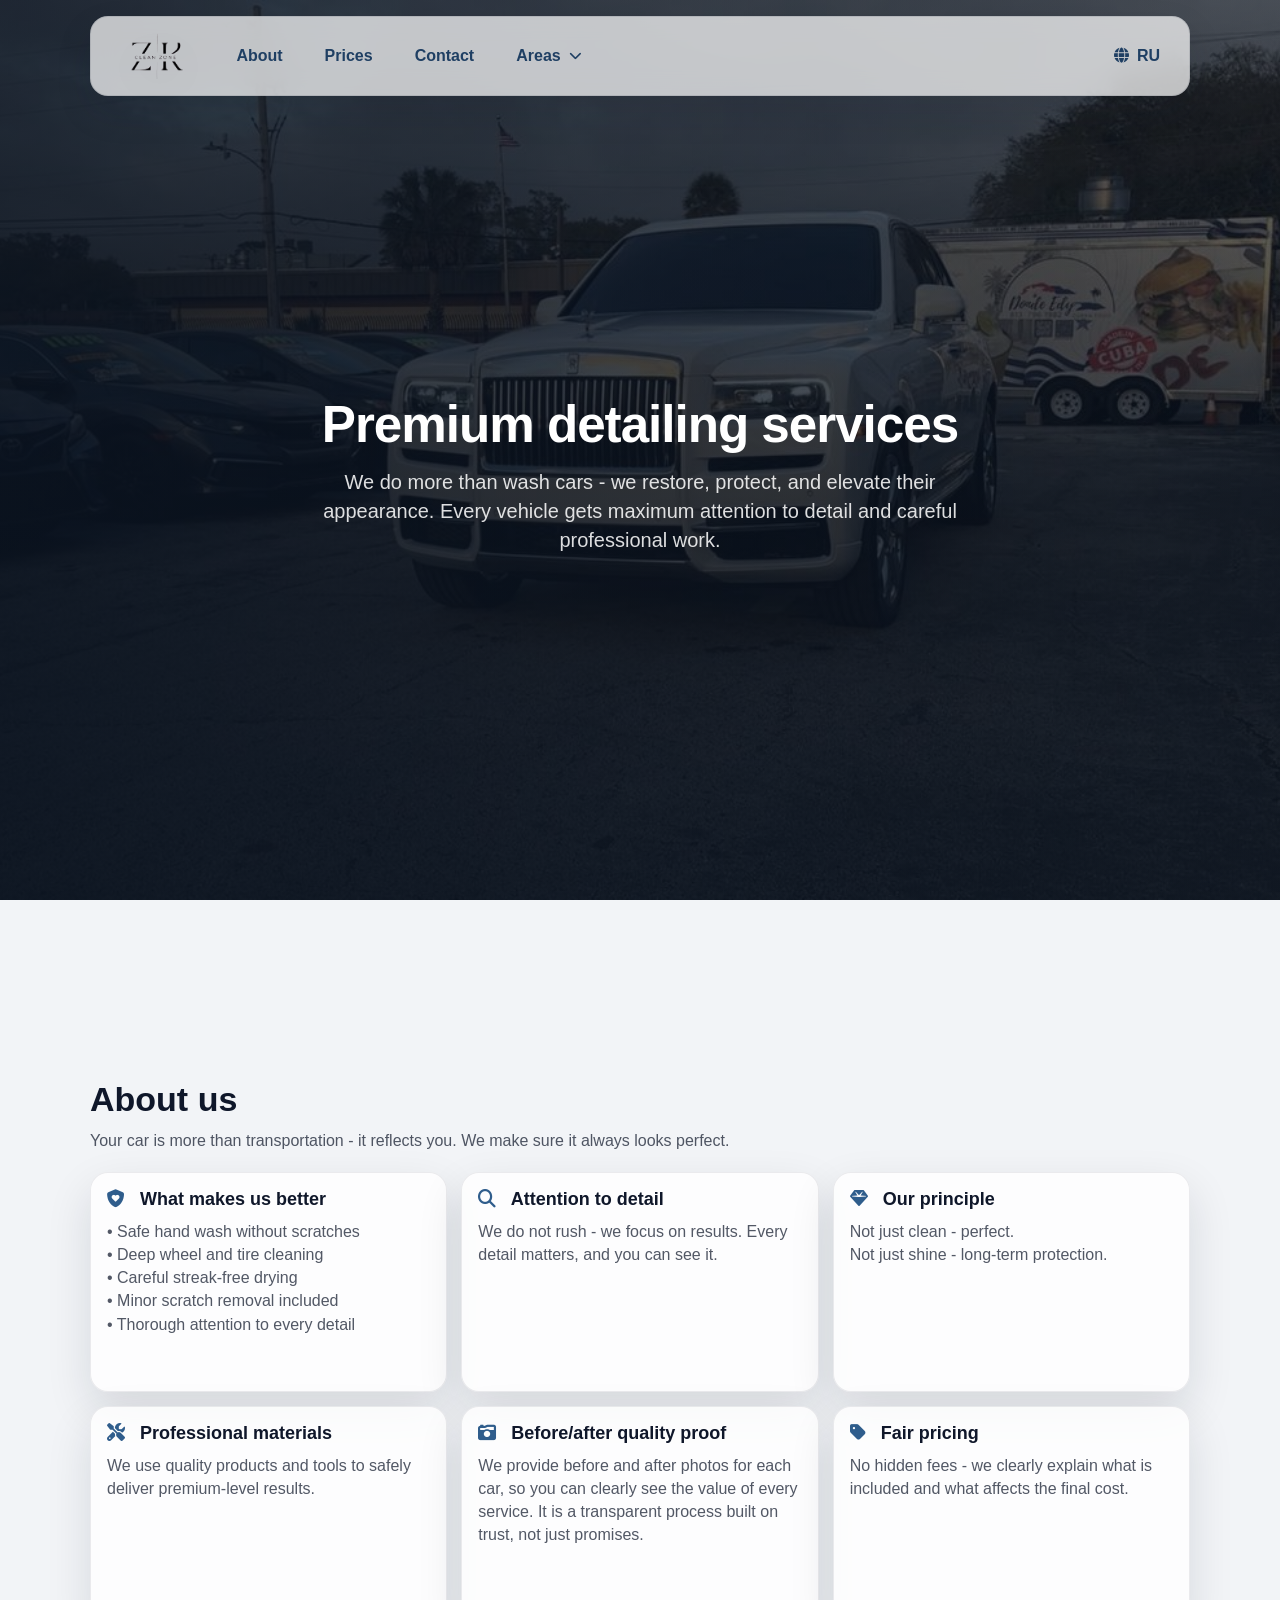
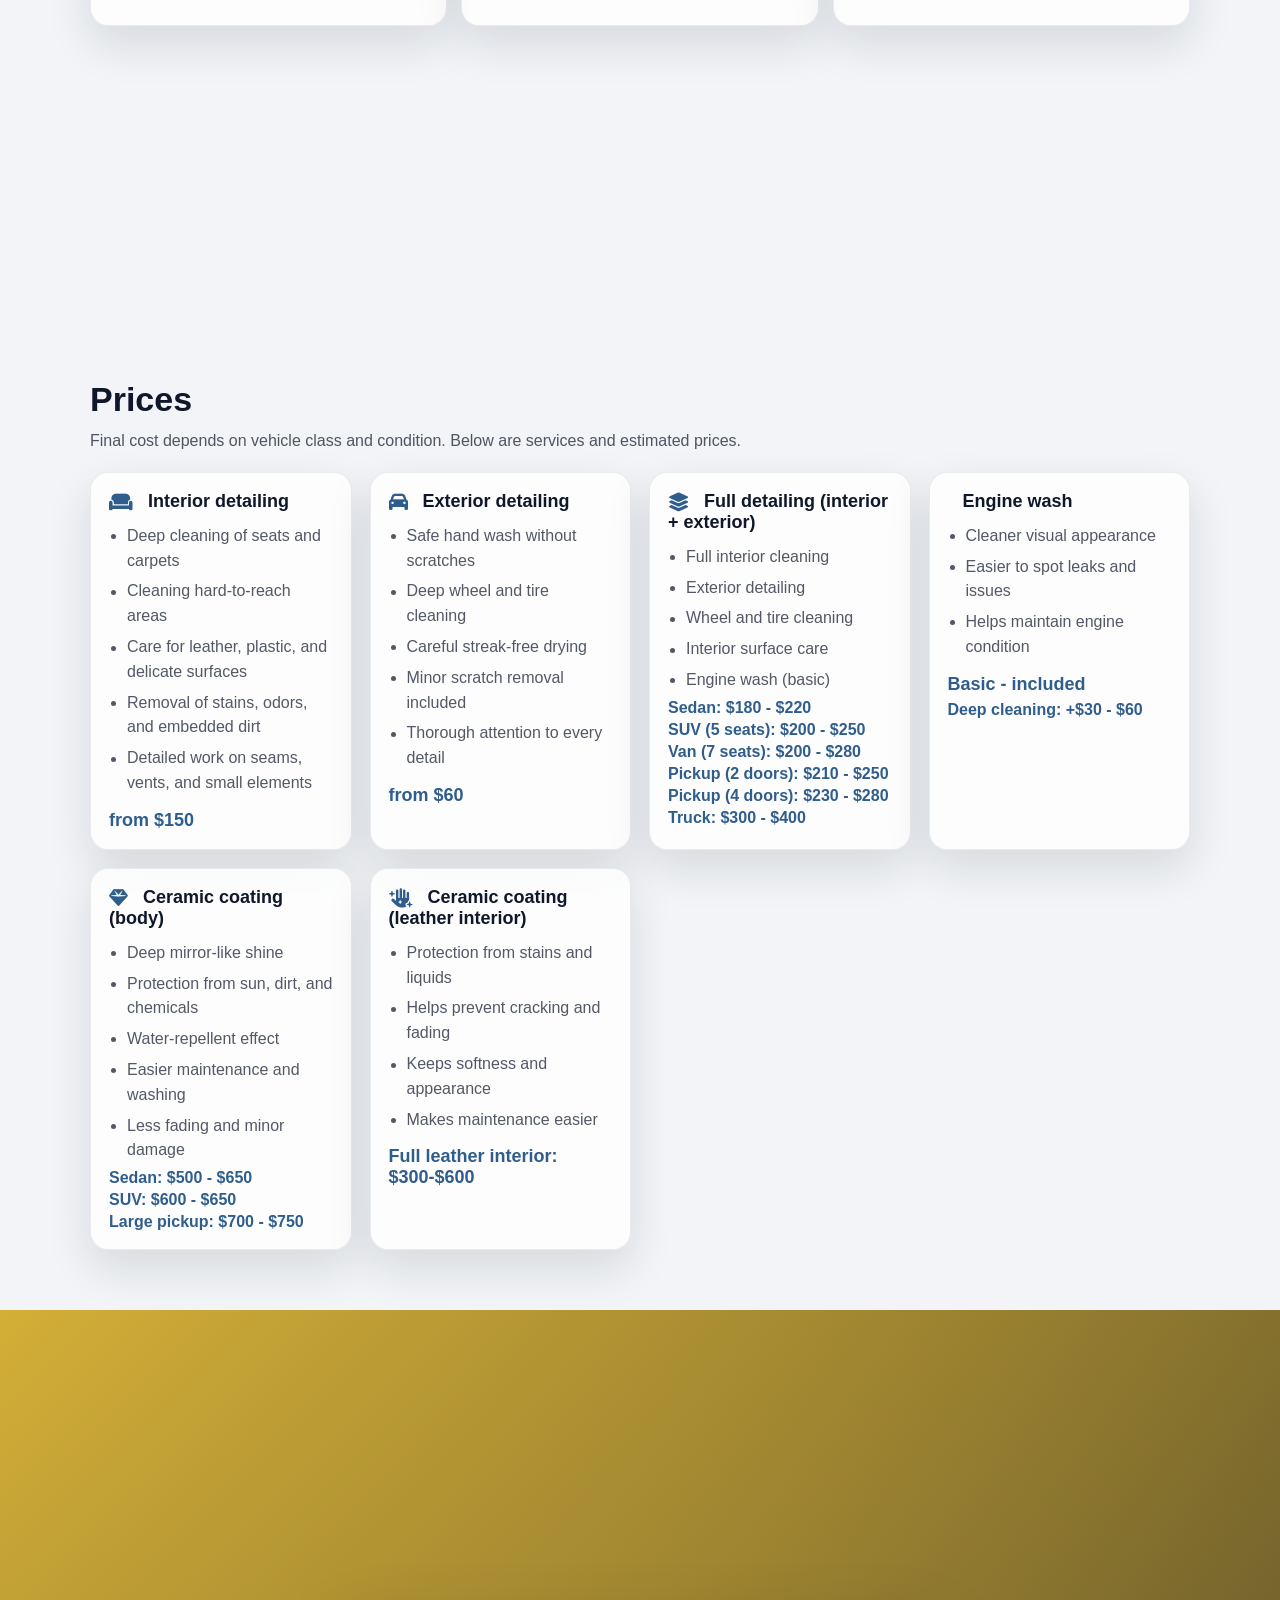
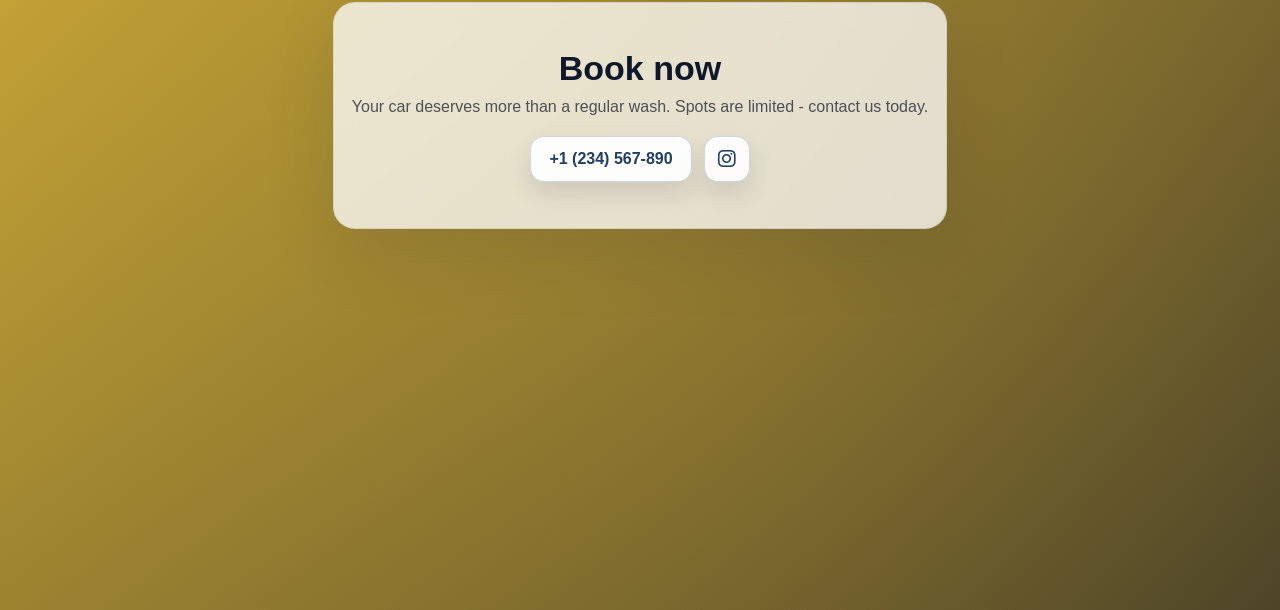
==== index-en.html @ 3b633653 "v1.0" ====
<!DOCTYPE html>
<html lang="en">
<head>
  <meta charset="UTF-8">
  <meta name="viewport" content="width=device-width, initial-scale=1.0">
  <title>Premium Detailing</title>
  <meta name="theme-color" media="(prefers-color-scheme: light)" content="#1f3f63">
  <meta name="theme-color" media="(prefers-color-scheme: dark)" content="#0b1220">
  <link rel="stylesheet" href="https://cdnjs.cloudflare.com/ajax/libs/font-awesome/6.5.1/css/all.min.css">
  <link rel="stylesheet" href="./style.css">
  <script src="./scripts.js" type="module" defer></script>
</head>
<body>
  <header class="header">
    <div class="nav" role="navigation" aria-label="Main menu">
      <a class="brand" href="#" aria-label="Clean Zone">
        <img class="brand-logo" src="./img/logo.png" alt="Clean Zone">
      </a>
      <a class="nav-link" href="#about">About</a>
      <a class="nav-link" href="#prices">Prices</a>
      <a class="nav-link" href="#contact">Contact</a>
      <div class="nav-item">
        <button type="button" class="nav-btn" aria-haspopup="true" aria-expanded="false">
          Areas
          <i class="fa-solid fa-chevron-down"></i>
        </button>
        <div class="dropdown" role="region" aria-label="Service areas">
          Area 1<br>
          Area 2<br>
          Area 3<br>
          Area 4<br>
          Area 5<br>
          Area 6<br>
          Area 7
        </div>
      </div>
      <a class="nav-link lang-switch nav-spacer" href="./index.HTML" aria-label="Switch to Russian">
        <i class="fa-solid fa-globe"></i>
        RU
      </a>
    </div>
  </header>

  <section class="hero">
    <div class="hero-overlay"></div>

    <div class="hero-content">
      <h1>Premium detailing services</h1>
      <p>
        We do more than wash cars - we restore, protect, and elevate their appearance.
        Every vehicle gets maximum attention to detail and careful professional work.
      </p>
    </div>
  </section>

  <section id="about" class="section section-alt">
    <div class="container">
      <h2>About us</h2>
      <p class="lead">
        Your car is more than transportation - it reflects you.
        We make sure it always looks perfect.
      </p>

      <div class="features">
        <div class="feature">
          <h3><i class="fa-solid fa-shield-heart"></i> What makes us better</h3>
          <p>
            • Safe hand wash without scratches<br>
            • Deep wheel and tire cleaning<br>
            • Careful streak-free drying<br>
            • Minor scratch removal included<br>
            • Thorough attention to every detail
          </p>
        </div>
        <div class="feature">
          <h3><i class="fa-solid fa-magnifying-glass"></i> Attention to detail</h3>
          <p>We do not rush - we focus on results. Every detail matters, and you can see it.</p>
        </div>
        <div class="feature">
          <h3><i class="fa-solid fa-gem"></i> Our principle</h3>
          <p>
            Not just clean - perfect.<br>
            Not just shine - long-term protection.
          </p>
        </div>
        <div class="feature">
          <h3><i class="fa-solid fa-screwdriver-wrench"></i> Professional materials</h3>
          <p>We use quality products and tools to safely deliver premium-level results.</p>
        </div>
        <div class="feature">
          <h3><i class="fa-solid fa-camera-retro"></i> Before/after quality proof</h3>
          <p>
            We provide before and after photos for each car, so you can clearly see the value of every service.
            It is a transparent process built on trust, not just promises.
          </p>
        </div>
        <div class="feature">
          <h3><i class="fa-solid fa-tag"></i> Fair pricing</h3>
          <p>No hidden fees - we clearly explain what is included and what affects the final cost.</p>
        </div>
      </div>
    </div>
  </section>

  <section id="prices" class="section">
    <div class="container prices-head">
      <h2>Prices</h2>
      <p class="lead">
        Final cost depends on vehicle class and condition. Below are services and estimated prices.
      </p>
    </div>
    <div class="cards">
      <div class="card">
        <h3><i class="fa-solid fa-couch"></i> Interior detailing</h3>
        <ul class="card-list">
          <li>Deep cleaning of seats and carpets</li>
          <li>Cleaning hard-to-reach areas</li>
          <li>Care for leather, plastic, and delicate surfaces</li>
          <li>Removal of stains, odors, and embedded dirt</li>
          <li>Detailed work on seams, vents, and small elements</li>
        </ul>
        <div class="price">from $150</div>
      </div>

      <div class="card">
        <h3><i class="fa-solid fa-car"></i> Exterior detailing</h3>
        <ul class="card-list">
          <li>Safe hand wash without scratches</li>
          <li>Deep wheel and tire cleaning</li>
          <li>Careful streak-free drying</li>
          <li>Minor scratch removal included</li>
          <li>Thorough attention to every detail</li>
        </ul>
        <div class="price">from $60</div>
      </div>

      <div class="card">
        <h3><i class="fa-solid fa-layer-group"></i> Full detailing (interior + exterior)</h3>
        <ul class="card-list">
          <li>Full interior cleaning</li>
          <li>Exterior detailing</li>
          <li>Wheel and tire cleaning</li>
          <li>Interior surface care</li>
          <li>Engine wash (basic)</li>
        </ul>
        <div class="price-sub">Sedan: $180 - $220</div>
        <div class="price-sub">SUV (5 seats): $200 - $250</div>
        <div class="price-sub">Van (7 seats): $200 - $280</div>
        <div class="price-sub">Pickup (2 doors): $210 - $250</div>
        <div class="price-sub">Pickup (4 doors): $230 - $280</div>
        <div class="price-sub">Truck: $300 - $400</div>
      </div>

      <div class="card">
        <h3><i class="fa-solid fa-engine"></i> Engine wash</h3>
        <ul class="card-list">
          <li>Cleaner visual appearance</li>
          <li>Easier to spot leaks and issues</li>
          <li>Helps maintain engine condition</li>
        </ul>
        <div class="price">Basic - included</div>
        <div class="price-sub">Deep cleaning: +$30 - $60</div>
      </div>

      <div class="card">
        <h3><i class="fa-solid fa-gem"></i> Ceramic coating (body)</h3>
        <ul class="card-list">
          <li>Deep mirror-like shine</li>
          <li>Protection from sun, dirt, and chemicals</li>
          <li>Water-repellent effect</li>
          <li>Easier maintenance and washing</li>
          <li>Less fading and minor damage</li>
        </ul>
        <div class="price-sub">Sedan: $500 - $650</div>
        <div class="price-sub">SUV: $600 - $650</div>
        <div class="price-sub">Large pickup: $700 - $750</div>
      </div>

      <div class="card">
        <h3><i class="fa-solid fa-hand-sparkles"></i> Ceramic coating (leather interior)</h3>
        <ul class="card-list">
          <li>Protection from stains and liquids</li>
          <li>Helps prevent cracking and fading</li>
          <li>Keeps softness and appearance</li>
          <li>Makes maintenance easier</li>
        </ul>
        <div class="price">Full leather interior: $300-$600</div>
      </div>
    </div>
  </section>

  <section id="contact" class="cta">
    <div class="cta-inner">
      <h2>Book now</h2>
      <p>Your car deserves more than a regular wash. Spots are limited - contact us today.</p>
      <div class="contact-links">
        <a class="contact-link" href="tel:+1234567890">+1 (234) 567-890</a>
        <a class="contact-link social-link" href="https://instagram.com" target="_blank" rel="noopener noreferrer" aria-label="Instagram">
          <i class="fa-brands fa-instagram"></i>
        </a>
      </div>
    </div>
  </section>
</body>
</html>
---- style.css ----
:root {
  --header-offset: 90px;

  color-scheme: light dark;
  --header-offset: 100px;

  --bg: #f2f4f7;
  --text: #0f172a;
  --muted: rgba(15, 23, 42, 0.72);

  --surface: rgba(255, 255, 255, 0.82);
  --surface-strong: rgba(255, 255, 255, 0.92);
  --surface-glass: rgba(255, 255, 255, 0.72);

  --blue-accent: #2f5d8c;
  --blue-accent-2: #1f3f63;

  --border: rgba(15, 23, 42, 0.10);
  --shadow-1: rgba(15, 23, 42, 0.12);
  --shadow-2: rgba(15, 23, 42, 0.18);

  --page-gradient-1: rgba(47, 93, 140, 0.18);
  --page-gradient-2: rgba(47, 93, 140, 0.12);

  --hero-overlay-a: rgba(11, 20, 33, 0.75);
  --hero-overlay-b: rgba(11, 20, 33, 0.35);
  --hero-overlay-c: rgba(11, 20, 33, 0.62);
  --hero-text: rgba(255, 255, 255, 0.86);
}

* {
  box-sizing: border-box;
}

html,
body {
  height: 100%;
}

html {
  scroll-behavior: smooth;
  scroll-padding-top: var(--header-offset);
  scrollbar-width: thin;
  scrollbar-color: rgba(47, 93, 140, 0.65) rgba(15, 23, 42, 0.10);
}

::-webkit-scrollbar {
  width: 10px;
}

::-webkit-scrollbar-track {
  background: rgba(15, 23, 42, 0.10);
}

::-webkit-scrollbar-thumb {
  background: linear-gradient(180deg, rgba(47, 93, 140, 0.85), rgba(31, 63, 99, 0.85));
  border-radius: 999px;
  border: 2px solid transparent;
  background-clip: padding-box;
}

::-webkit-scrollbar-thumb:hover {
  background: linear-gradient(180deg, rgba(47, 93, 140, 0.95), rgba(31, 63, 99, 0.95));
}

body {
  margin: 0;
  font-family: "Segoe UI", Arial, sans-serif;
  color: var(--text);
  background: var(--bg);
}

/* Чтобы якорные переходы попадали в начало секции (ниже фикс. хедера) */
section[id] {
  scroll-margin-top: var(--header-offset);
}

.header {
  position: fixed;
  top: 16px;
  left: 50%;
  transform: translateX(-50%);
  z-index: 50;

  width: min(1100px, calc(100% - 24px));

  background: var(--surface-glass);
  border: 1px solid var(--border);
  backdrop-filter: blur(12px);

  padding: 10px 14px;
  border-radius: 18px;

  box-shadow: 0 16px 36px var(--shadow-1);
}

.nav {
  display: flex;
  gap: 12px;
  align-items: center;
  justify-content: flex-start;
  flex-wrap: wrap;
}

.nav-link {
  display: inline-flex;
  align-items: center;
  gap: 8px;
  padding: 10px 14px;
  border-radius: 14px;
  text-decoration: none;
  font-weight: 800;
  color: var(--blue-accent-2);
  background: transparent;
  border: 1px solid transparent;
  transition: transform 0.15s ease, box-shadow 0.15s ease, border-color 0.15s ease;
}

.nav-spacer {
  margin-left: auto;
}

.lang-switch i {
  font-size: 0.95em;
}

.nav-link:hover {
  transform: translateY(-1px);
  border-color: rgba(47, 93, 140, 0.28);
  box-shadow: 0 12px 26px var(--shadow-1);
}

.nav-link:focus-visible {
  outline: 3px solid rgba(47, 93, 140, 0.35);
  outline-offset: 2px;
}

.brand {
  display: inline-flex;
  align-items: center;
  gap: 10px;
  padding: 6px 10px;
  border-radius: 14px;
  text-decoration: none;
  color: inherit;
}

.brand:focus-visible {
  outline: 3px solid rgba(47, 93, 140, 0.35);
  outline-offset: 2px;
}

.brand-logo {
  height: 46px;
  width: auto;
  display: block;
  object-fit: contain;
  filter: drop-shadow(0 10px 18px rgba(0, 0, 0, 0.12));
}

.nav-item {
  position: relative;
}

.nav-btn {
  display: inline-flex;
  align-items: center;
  gap: 8px;
  background: transparent;
  border: 1px solid transparent;
  padding: 10px 14px;
  border-radius: 14px;
  font-family: inherit;
  font-size: inherit;
  cursor: pointer;
  font-weight: 800;
  color: var(--blue-accent-2);

  transition: transform 0.15s ease, box-shadow 0.15s ease, border-color 0.15s ease;
}

.nav-btn:hover {
  transform: translateY(-1px);
  border-color: rgba(47, 93, 140, 0.28);
  box-shadow: 0 12px 26px var(--shadow-1);
}

.nav-btn:focus-visible {
  outline: 3px solid rgba(47, 93, 140, 0.35);
  outline-offset: 2px;
}

.dropdown {
  position: absolute;
  top: calc(100% + 10px);
  left: 0;

  width: min(380px, calc(100vw - 48px));
  max-height: min(72vh, 420px);
  padding: 14px 14px 12px;
  display: flex;
  flex-direction: column;

  background: rgba(255, 255, 255, 0.98);
  border: 1px solid rgba(15, 23, 42, 0.08);
  border-radius: 16px;

  box-shadow: 0 18px 45px var(--shadow-2);

  opacity: 0;
  transform: translateY(-8px);
  pointer-events: none;

  transition: opacity 0.18s ease, transform 0.18s ease;

  line-height: 1.4;
}

.dropdown-title {
  margin: 0 0 6px;
  font-size: 15px;
  font-weight: 800;
  color: var(--blue-accent-2);
  letter-spacing: -0.01em;
}

.dropdown-note {
  margin: 0 0 10px;
  font-size: 13px;
  color: var(--muted);
  line-height: 1.45;
}

.dropdown-list {
  list-style: none;
  margin: 0;
  padding: 4px 0 0;
  overflow-y: auto;
  flex: 1;
  scrollbar-width: thin;
  scrollbar-color: rgba(47, 93, 140, 0.4) rgba(15, 23, 42, 0.06);
}

.dropdown-list::-webkit-scrollbar {
  width: 8px;
}

.dropdown-list::-webkit-scrollbar-thumb {
  background: rgba(47, 93, 140, 0.35);
  border-radius: 999px;
}

.dropdown-list li {
  position: relative;
  padding: 9px 12px 9px 28px;
  font-size: 14px;
  font-weight: 600;
  color: var(--text);
  border-radius: 12px;
  transition: background 0.15s ease, color 0.15s ease;
}

.dropdown-list li::before {
  content: "";
  position: absolute;
  left: 12px;
  top: 50%;
  transform: translateY(-50%);
  width: 6px;
  height: 6px;
  border-radius: 50%;
  background: var(--blue-accent);
  opacity: 0.65;
}

.dropdown-list li:hover {
  background: rgba(47, 93, 140, 0.08);
  color: var(--blue-accent-2);
}

.form-hint {
  margin: -4px 0 0;
  font-size: 13px;
  line-height: 1.45;
  color: var(--muted);
}

.nav-item.open .dropdown {
  opacity: 1;
  transform: translateY(0);
  pointer-events: auto;
}

.nav-btn i {
  font-size: 0.8em;
}

.hero {
  position: relative;
  min-height: 100svh;
  height: 100vh;

  overflow: hidden;
  display: flex;
  align-items: center;
  justify-content: center;

  padding: 120px 20px 70px;

  background:
    linear-gradient(90deg, rgba(11, 20, 33, 0.12), rgba(11, 20, 33, 0.12)),
    url("./img/header bg.jpg") center center / cover no-repeat;
}

.hero-media {
  position: absolute;
  inset: 0;
  width: 100%;
  height: 100%;

  object-fit: cover;

  z-index: 0;
  opacity: 0.30;
  filter: saturate(1.1) contrast(1.05);
}

.hero-overlay {
  position: absolute;
  inset: 0;
  z-index: 1;

  background:
    linear-gradient(90deg, var(--hero-overlay-a), var(--hero-overlay-b)),
    linear-gradient(180deg, var(--hero-overlay-b), var(--hero-overlay-c));
}

.hero-content {
  position: relative;
  z-index: 2;

  max-width: 980px;
  text-align: center;
}

.hero-content h1 {
  margin: 0 0 14px;
  color: #ffffff;
  font-size: clamp(28px, 4vw, 52px);
  letter-spacing: -0.02em;
}

.hero-content p {
  margin: 0 auto;
  max-width: 680px;
  color: var(--hero-text);
  font-size: clamp(15px, 2vw, 20px);
  line-height: 1.45;
}

.container {
  max-width: 1100px;
  margin: 0 auto;
}

.section .container+.cards {
  max-width: 1100px;
  margin: 18px auto 0;
}

.section .container {
  margin-top: 80px;

}

.prices-head {
  max-width: 1100px;
  width: 100%;
}

.section h2 {
  margin: 0 0 10px;
  font-size: clamp(22px, 3vw, 34px);
}

.lead {
  margin: 0;
  color: var(--muted);
  line-height: 1.55;
  max-width: 820px;
}

.section-alt {
  padding-top: 40px;
}

.features {
  margin-top: 18px;
  display: grid;
  grid-template-columns: repeat(3, minmax(0, 1fr));
  gap: 14px;
  align-items: stretch;
}

.feature {
  background: var(--surface);
  border: 1px solid rgba(15, 23, 42, 0.08);
  border-radius: 18px;
  padding: 16px;
  min-height: 220px;
  display: flex;
  flex-direction: column;
  box-shadow: 0 18px 45px var(--shadow-1);
  transition: transform 0.2s ease, box-shadow 0.2s ease, border-color 0.2s ease;
}

.feature:hover {
  transform: translateY(-4px);
  border-color: rgba(47, 93, 140, 0.28);
  box-shadow: 0 24px 60px var(--shadow-2);
}

.feature h3 {
  margin: 0 0 10px;
  font-size: 18px;
}

.feature h3 i {
  margin-right: 10px;
  color: var(--blue-accent);
}

.feature p {
  margin: 0;
  color: var(--muted);
  line-height: 1.45;
}

.price-grid {
  margin-top: 18px;
  display: grid;
  grid-template-columns: repeat(auto-fit, minmax(240px, 1fr));
  gap: 18px;
}

.price-card {
  background: var(--surface);
  border: 1px solid rgba(15, 23, 42, 0.08);
  border-radius: 18px;
  padding: 18px;
  box-shadow: 0 18px 45px rgba(15, 23, 42, 0.08);
}

.price-card__title {
  font-weight: 900;
  font-size: 18px;
  margin-bottom: 8px;
}

.price-card__title i {
  margin-right: 10px;
  color: var(--blue-accent);
}

.price-card__value {
  font-weight: 900;
  font-size: 22px;
  color: var(--blue-accent-2);
  margin-bottom: 10px;
}

.price-card__list {
  margin: 0;
  padding-left: 18px;
  color: var(--muted);
  line-height: 1.55;
}

.price-card__list li {
  margin: 6px 0;
}

/* Fullscreen секции + центрирование контента, если его мало */
.section {
  min-height: 100dvh;
  padding: 100px 20px 60px;
  display: block;
  flex-direction: column;
  justify-content: center;
}

/* Единый фон для всех секций (кроме хедера) */
.section,
.cta {
  background: var(--bg);
}

.cta {
  min-height: 100svh;
  display: flex;
  align-items: center;
  justify-content: center;
  padding: 110px 20px;
}

#contact.cta {
  background: linear-gradient(135deg, #d4af37, #1a1c22, #000000, #d4af37);
  background-size: 400% 400%;
  animation: contactGradientShift 10s ease-in-out infinite;
  position: relative;
  overflow: hidden;
}

/* Основная анимация градиента */
@keyframes contactGradientShift {
  0% {
    background-position: 0% 50%;
  }

  25% {
    background-position: 50% 100%;
  }

  50% {
    background-position: 100% 50%;
  }

  75% {
    background-position: 50% 0%;
  }

  100% {
    background-position: 0% 50%;
  }
}

/* Дополнительный "блик" сверху */
#contact.cta::before {
  content: "";
  position: absolute;
  top: -50%;
  left: -50%;
  width: 200%;
  height: 200%;
  background: radial-gradient(circle, rgba(212, 175, 55, 0.2) 0%, transparent 60%);
  animation: glowMove 8s ease-in-out infinite;
}

/* Анимация свечения */
@keyframes glowMove {
  0% {
    transform: translate(0%, 0%);
  }

  50% {
    transform: translate(25%, 25%);
  }

  100% {
    transform: translate(0%, 0%);
  }
}

.cards {
  max-width: 1100px;
  margin: 0 auto;

  display: grid;
  grid-template-columns: repeat(auto-fit, minmax(240px, 1fr));
  gap: 18px;
}

.card {
  background: var(--surface);
  border: 1px solid rgba(15, 23, 42, 0.08);

  border-radius: 18px;
  padding: 18px;

  box-shadow: 0 18px 45px var(--shadow-1);
  backdrop-filter: blur(10px);

  transition: transform 0.2s ease, box-shadow 0.2s ease, border-color 0.2s ease;
}

.card:hover {
  transform: translateY(-4px);
  border-color: rgba(47, 93, 140, 0.28);
  box-shadow: 0 24px 60px var(--shadow-2);
}

.card h3 {
  margin: 0 0 10px;
  font-size: 18px;
}

.card h3 i {
  margin-right: 10px;
  color: var(--blue-accent);
  font-size: 1.05em;
  vertical-align: middle;
}

.card p {
  margin: 0;
  color: var(--muted);
  line-height: 1.45;
}

.card-list {
  margin: 12px 0 0;
  padding-left: 18px;
  color: var(--muted);
  line-height: 1.55;
}

.card-list li {
  margin: 6px 0;
}

.price-sub {
  margin-top: 6px;
  color: var(--blue-accent);
  font-weight: 900;
}

.price-sub+.price-sub {
  margin-top: 4px;
}

.price {
  margin-top: 14px;
  color: var(--blue-accent);
  font-weight: 900;
  font-size: 18px;
}

.cta {
  padding: 0 20px 90px;
}

.cta-inner {
  max-width: 1100px;
  margin: 0 auto;

  text-align: center;
  padding: 46px 18px;

  background: rgba(255, 255, 255, 0.76);
  border: 1px solid rgba(15, 23, 42, 0.08);
  border-radius: 22px;
  backdrop-filter: blur(10px);

  box-shadow: 0 24px 70px var(--shadow-1);
}

.cta h2 {
  margin: 0 0 10px;
  font-size: clamp(22px, 3vw, 34px);
}

.cta p {
  margin: 0;
  color: var(--muted);
}

.contact-links {
  margin-top: 20px;
  display: inline-flex;
  gap: 12px;
  align-items: center;
}

.contact-link {
  display: inline-flex;
  align-items: center;
  justify-content: center;
  min-height: 46px;
  padding: 10px 18px;
  border-radius: 14px;
  text-decoration: none;
  font-weight: 900;
  color: var(--blue-accent-2);
  background: var(--surface-strong);
  border: 1px solid rgba(47, 93, 140, 0.24);
  box-shadow: 0 12px 26px var(--shadow-1);
}

.social-link {
  width: 46px;
  padding: 0;
  font-size: 20px;
}

@media (prefers-color-scheme: dark) {
  :root {
    /* Dark palette: gold/yellow + black/gray */
    --bg: #07090d;
    --text: #e8e8e8;
    --muted: rgba(232, 232, 232, 0.74);

    --surface: rgba(18, 18, 20, 0.78);
    --surface-strong: rgba(22, 22, 24, 0.88);
    --surface-glass: rgba(16, 16, 18, 0.70);

    --blue-accent: #d4af37;
    /* gold */
    --blue-accent-2: #f0c64a;
    /* warm yellow */

    --border: rgba(232, 232, 232, 0.10);
    --shadow-1: rgba(255, 255, 255, 0.09);
    --shadow-2: rgba(255, 255, 255, 0.14);

    --page-gradient-1: rgba(212, 175, 55, 0.16);
    --page-gradient-2: rgba(240, 198, 74, 0.10);

    --hero-overlay-a: rgba(0, 0, 0, 0.70);
    --hero-overlay-b: rgba(0, 0, 0, 0.35);
    --hero-overlay-c: rgba(0, 0, 0, 0.72);
    --hero-text: rgba(255, 255, 255, 0.88);
  }

  .nav-btn {
    color: rgba(232, 232, 232, 0.92);
  }

  .nav-link {
    color: rgba(232, 232, 232, 0.92);
  }

  .dropdown {
    background: rgba(16, 16, 18, 0.96);
    border-color: rgba(232, 232, 232, 0.10);
  }

  .dropdown-title {
    color: rgba(232, 232, 232, 0.96);
  }

  .dropdown-note {
    color: rgba(232, 232, 232, 0.68);
  }

  .dropdown-list li {
    color: rgba(232, 232, 232, 0.92);
  }

  .dropdown-list li:hover {
    background: rgba(212, 175, 55, 0.12);
    color: #f0c64a;
  }

  .dropdown-list li::before {
    background: #d4af37;
  }

  .brand {
    background: #ffffff;
    border-radius: 12px;
    box-shadow: 0 5px 12px rgba(255, 255, 255, 0.11);
  }

  .brand-logo {
    filter: none;
  }

  .header,
  .nav-link:hover,
  .nav-btn:hover,
  .dropdown,
  .feature,
  .feature:hover,
  .quote,
  .card,
  .card:hover,
  .cta-inner,
  .contact-link {
    box-shadow: 0 5px 13px rgba(255, 255, 255, 0.10);
  }

  html {
    scrollbar-color: rgba(255, 255, 255, 0.45) rgba(255, 255, 255, 0.08);
  }

  ::-webkit-scrollbar-track {
    background: rgba(255, 255, 255, 0.08);
  }

  ::-webkit-scrollbar-thumb {
    background: linear-gradient(180deg, rgba(255, 255, 255, 0.42), rgba(255, 255, 255, 0.30));
  }

  ::-webkit-scrollbar-thumb:hover {
    background: linear-gradient(180deg, rgba(255, 255, 255, 0.56), rgba(255, 255, 255, 0.40));
  }

  .card {
    border-color: rgba(232, 232, 232, 0.10);
  }

  .cta-inner {
    background: rgba(16, 16, 18, 0.74);
    border-color: rgba(232, 232, 232, 0.10);
  }
}

.cta button {
  margin-top: 20px;
  padding: 12px 32px;

  border-radius: 14px;
  border: none;

  background: linear-gradient(135deg, var(--blue-accent), var(--blue-accent-2));
  color: #ffffff;

  cursor: pointer;
  font-weight: 900;

  box-shadow: 0 18px 45px rgba(47, 93, 140, 0.28);

  transition: transform 0.15s ease, filter 0.15s ease;
}

.works-section .container {
  width: 100%;
}

.works-grid {
  margin-top: 20px;
  display: grid;
  grid-template-columns: repeat(auto-fit, minmax(320px, 1fr));
  gap: 18px;
}

.work-card {
  background: var(--surface);
  border: 1px solid rgba(15, 23, 42, 0.08);
  border-radius: 18px;
  box-shadow: 0 18px 45px var(--shadow-1);
  overflow: hidden;
}

.work-media {
  aspect-ratio: 16 / 9;
  cursor: zoom-in;
  overflow: hidden;
}

.work-media img {
  width: 100%;
  height: 100%;
  object-fit: cover;
  object-position: center;
  display: block;
  background: rgba(15, 23, 42, 0.06);
}

.work-info {
  padding: 16px;
  display: grid;
  grid-template-columns: 1fr auto;
  grid-template-areas:
    "title button"
    "service service";
  align-items: start;
  gap: 10px 12px;
}

.work-info h3 {
  grid-area: title;
  margin: 0 0 6px;
  font-size: 20px;
}

.work-info p {
  grid-area: service;
  margin: 0;
  color: var(--muted);
}

.work-open-btn {
  grid-area: button;
  align-self: start;
  justify-self: end;
  width: 46px;
  height: 46px;
  border-radius: 14px;
  border: 1px solid rgba(47, 93, 140, 0.28);
  background: var(--surface-strong);
  color: var(--blue-accent-2);
  font-size: 20px;
  cursor: pointer;
  box-shadow: 0 10px 22px var(--shadow-1);
  transition: transform 0.15s ease, box-shadow 0.15s ease;
}

.work-open-btn:hover {
  transform: translateY(-2px);
  box-shadow: 0 16px 28px var(--shadow-2);
}

.work-open-btn:focus-visible {
  outline: 3px solid rgba(47, 93, 140, 0.35);
  outline-offset: 2px;
}

.work-modal {
  position: fixed;
  inset: 0;
  background: rgba(7, 9, 13, 0.84);
  backdrop-filter: blur(6px);
  display: none;
  align-items: center;
  justify-content: center;
  z-index: 999;
  padding: 24px;
}

.work-modal.open {
  display: flex;
}

.work-modal-content {
  max-width: min(1000px, calc(100vw - 130px));
  max-height: min(82vh, 780px);
  width: 100%;
  display: flex;
}

.work-modal-content img,
.work-modal-content video {
  margin: auto;
  width: auto;
  max-width: 100%;
  height: auto;
  max-height: min(82vh, 780px);
  object-fit: contain;
  object-position: center;
  border-radius: 18px;
  border: 1px solid rgba(255, 255, 255, 0.18);
  box-shadow: 0 20px 60px rgba(0, 0, 0, 0.45);
  background: #0e1117;
}

.work-modal-close,
.work-modal-nav {
  position: absolute;
  width: 46px;
  height: 46px;
  border-radius: 14px;
  border: 1px solid rgba(255, 255, 255, 0.24);
  background: rgba(255, 255, 255, 0.14);
  color: #ffffff;
  font-size: 18px;
  cursor: pointer;
}

.work-modal-close {
  top: 20px;
  right: 20px;
}

.work-modal-nav.prev {
  left: 20px;
}

.work-modal-nav.next {
  right: 20px;
}

.cta button:hover {
  transform: translateY(-2px);
  filter: brightness(1.05);
}

.cta button:focus-visible {
  outline: 3px solid rgba(47, 93, 140, 0.35);
  outline-offset: 3px;
}

.contact-form {
  max-width: 680px;
  margin: 24px auto 0;
  display: grid;
  gap: 12px;
  text-align: left;
}

.form-row {
  display: grid;
  grid-template-columns: repeat(2, minmax(0, 1fr));
  gap: 12px;
}

.service-group {
  display: grid;
  gap: 10px;
}

.service-main-row {
  display: grid;
  grid-template-columns: 1fr auto;
  gap: 10px;
  align-items: end;
}

.add-service-btn {
  min-height: 46px;
  min-width: 46px;
  border-radius: 12px;
  border: 1px solid rgba(47, 93, 140, 0.24);
  background: var(--surface-strong);
  color: var(--blue-accent-2);
  font-size: 18px;
  cursor: pointer;
  display: none;
}

.add-service-btn.visible {
  display: inline-flex;
  align-items: center;
  justify-content: center;
}

.add-service-btn:disabled {
  opacity: 0.45;
  cursor: not-allowed;
}

.extra-services {
  display: grid;
  gap: 10px;
}

.form-field {
  display: grid;
  gap: 6px;
}

.form-field span {
  font-weight: 700;
  color: var(--blue-accent-2);
}

.form-field input,
.form-field select {
  min-height: 46px;
  width: 100%;
  border-radius: 12px;
  border: 1px solid rgba(47, 93, 140, 0.24);
  background: var(--surface-strong);
  color: var(--text);
  padding: 10px 12px;
  font: inherit;
}

.form-field input:focus-visible,
.form-field select:focus-visible {
  outline: 3px solid rgba(47, 93, 140, 0.35);
  outline-offset: 2px;
}

.form-status {
  margin: 4px 0 0;
  font-weight: 700;
  color: var(--muted);
}

.form-status.success {
  color: #0f7a3f;
}

.form-status.error {
  color: #c0352b;
}

@media (max-width: 720px) {
  .header {
    top: 12px;
    padding: 10px 12px;
  }

  .dropdown {
    left: 0;
    right: auto;
    width: min(320px, calc(100vw - 32px));
  }

  .brand-logo {
    height: 42px;
  }

  .section-alt {
    padding-top: 74px;
  }

  .features {
    grid-template-columns: 1fr;
  }

  html {
    scroll-padding-top: var(--header-offset);
  }

  .section {
    padding: 96px 20px;
  }

  .cta {
    padding: 96px 20px;
  }

  .contact-links {
    flex-wrap: wrap;
    justify-content: center;
  }

  .form-row {
    grid-template-columns: 1fr;
  }

  .service-main-row {
    grid-template-columns: 1fr auto;
  }

  .work-modal-content {
    max-width: calc(100vw - 24px);
  }

  .work-modal-nav {
    bottom: 20px;
    top: auto;
  }

  .work-modal-nav.prev {
    left: calc(50% - 58px);
  }

  .work-modal-nav.next {
    right: calc(50% - 58px);
  }
}

@media (prefers-reduced-motion: reduce) {

  .nav-btn,
  .dropdown,
  .card,
  .contact-link,
  .work-open-btn {
    transition: none !important;
  }
}

@media (prefers-color-scheme: dark) {
  .contact-form button[type="submit"] {
    color: #000000;
  }
}
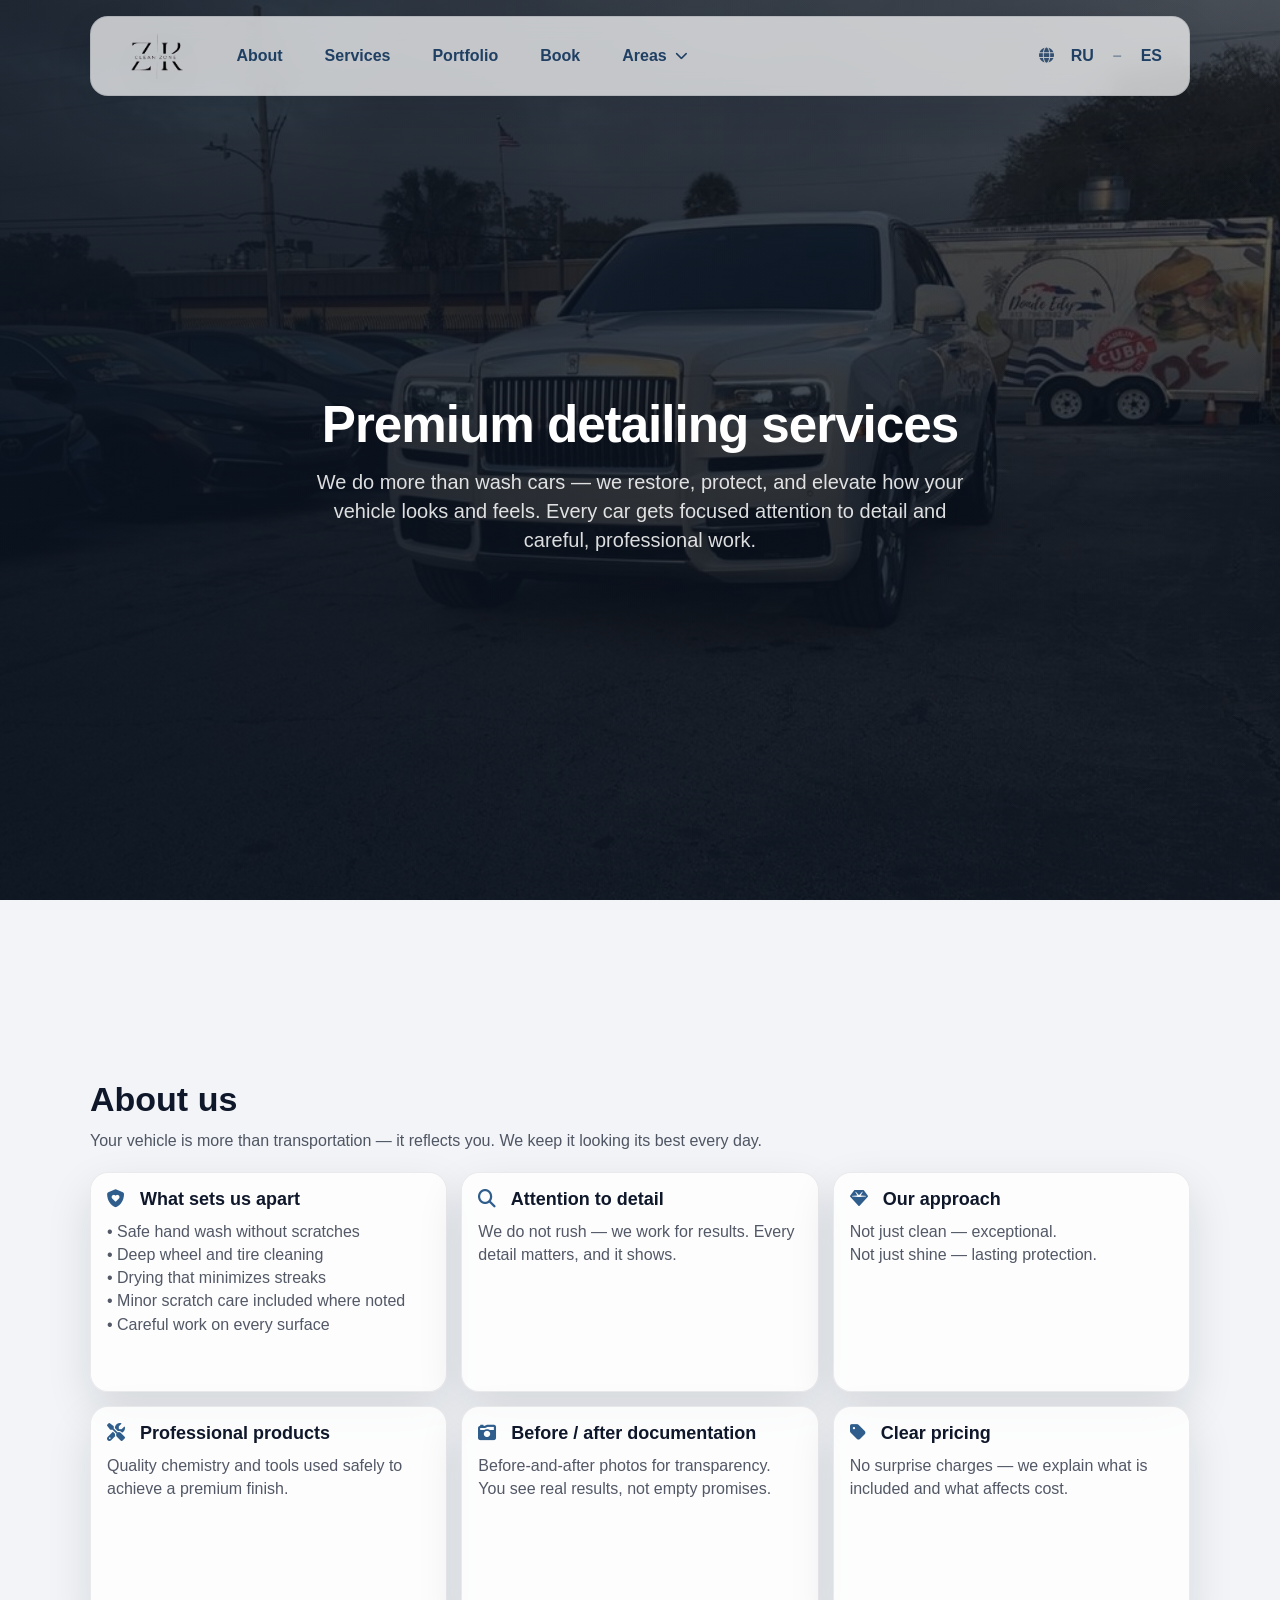
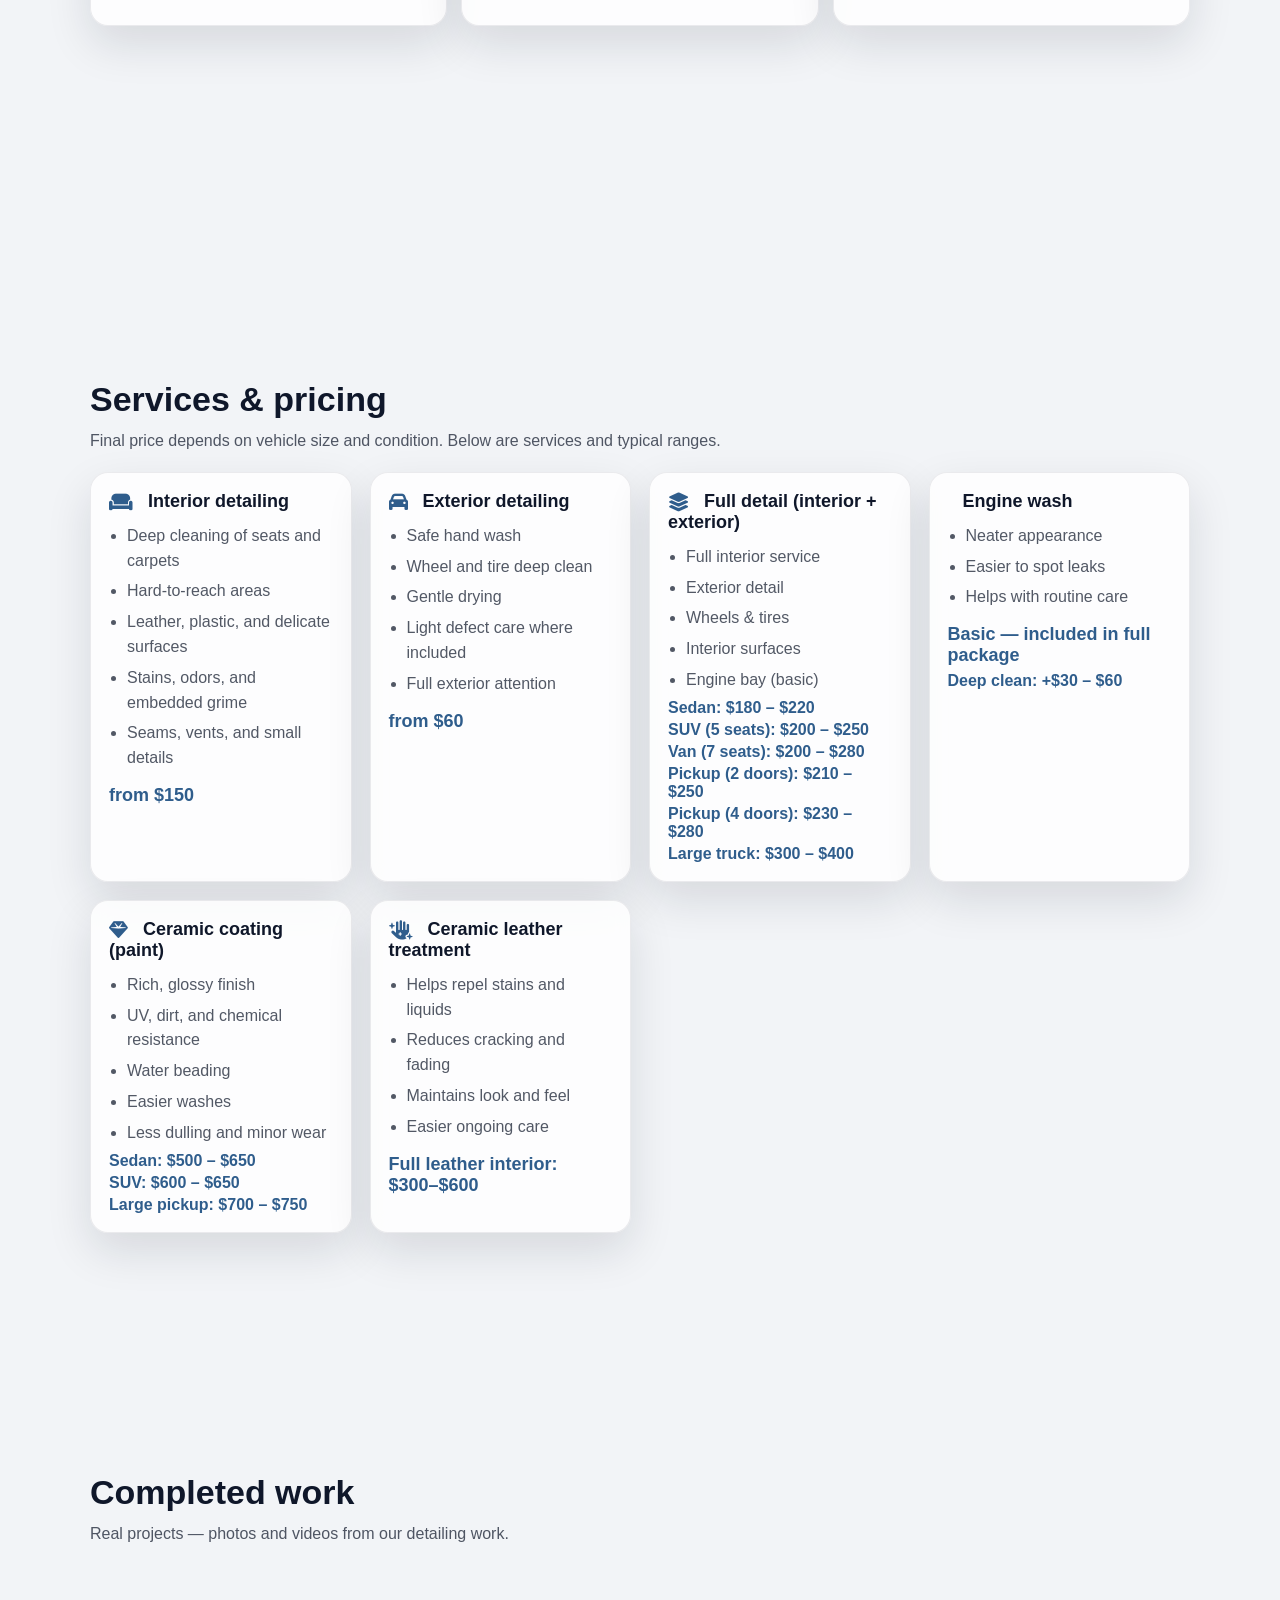
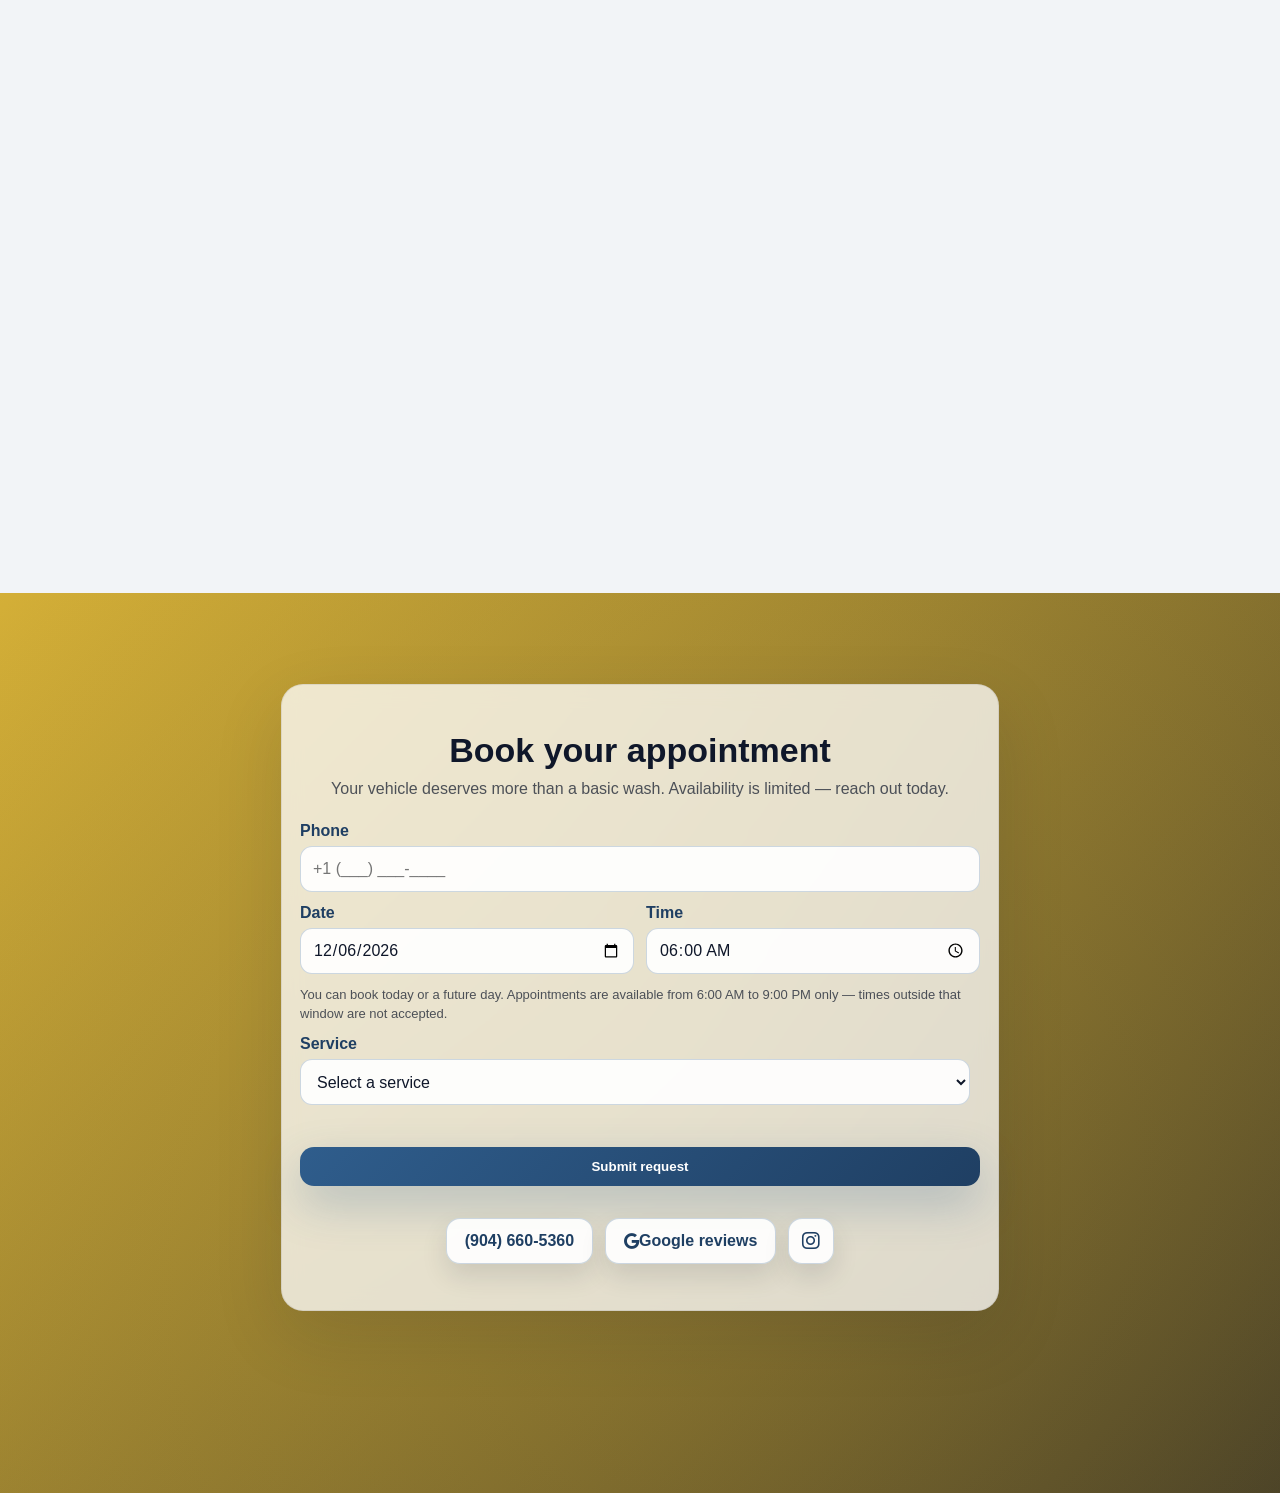
==== commit 9af0d656: "v1.1" ====
--- a/index-en.html
+++ b/index-en.html
@@ -3,7 +3,7 @@
 <head>
   <meta charset="UTF-8">
   <meta name="viewport" content="width=device-width, initial-scale=1.0">
-  <title>Premium Detailing</title>
+  <title>Premium Detailing — Clean Zone</title>
   <meta name="theme-color" media="(prefers-color-scheme: light)" content="#1f3f63">
   <meta name="theme-color" media="(prefers-color-scheme: dark)" content="#0b1220">
   <link rel="stylesheet" href="https://cdnjs.cloudflare.com/ajax/libs/font-awesome/6.5.1/css/all.min.css">
@@ -17,38 +17,61 @@
         <img class="brand-logo" src="./img/logo.png" alt="Clean Zone">
       </a>
       <a class="nav-link" href="#about">About</a>
-      <a class="nav-link" href="#prices">Prices</a>
-      <a class="nav-link" href="#contact">Contact</a>
+      <a class="nav-link" href="#prices">Services</a>
+      <a class="nav-link" href="#works">Portfolio</a>
+      <a class="nav-link" href="#contact">Book</a>
       <div class="nav-item">
         <button type="button" class="nav-btn" aria-haspopup="true" aria-expanded="false">
           Areas
           <i class="fa-solid fa-chevron-down"></i>
         </button>
         <div class="dropdown" role="region" aria-label="Service areas">
-          Area 1<br>
-          Area 2<br>
-          Area 3<br>
-          Area 4<br>
-          Area 5<br>
-          Area 6<br>
-          Area 7
-        </div>
-      </div>
-      <a class="nav-link lang-switch nav-spacer" href="./index.HTML" aria-label="Switch to Russian">
-        <i class="fa-solid fa-globe"></i>
-        RU
-      </a>
+          <p class="dropdown-title">Areas we serve</p>
+          <p class="dropdown-note">Jacksonville, FL and surrounding communities — mobile service</p>
+          <ul class="dropdown-list">
+            <li>Ponte Vedra Beach</li>
+            <li>Nocatee</li>
+            <li>Jacksonville Beach</li>
+            <li>Neptune Beach</li>
+            <li>Atlantic Beach</li>
+            <li>Mandarin</li>
+            <li>San Marco</li>
+            <li>Baymeadows</li>
+            <li>Southside</li>
+            <li>Arlington</li>
+            <li>Riverside</li>
+            <li>Avondale</li>
+            <li>Ortega</li>
+            <li>Murray Hill</li>
+            <li>Downtown Jacksonville</li>
+            <li>Springfield</li>
+            <li>Northside</li>
+            <li>Oceanway</li>
+            <li>Yulee</li>
+            <li>Fernandina Beach</li>
+            <li>Green Cove Springs</li>
+            <li>Orange Park</li>
+            <li>Fleming Island</li>
+            <li>Palm Valley</li>
+          </ul>
+        </div>
+      </div>
+      <div class="lang-switch-group nav-spacer" role="group" aria-label="Language">
+        <i class="fa-solid fa-globe lang-globe" aria-hidden="true"></i>
+        <a class="nav-link lang-switch" href="./index.html" lang="ru">RU</a>
+        <span class="lang-sep" aria-hidden="true">–</span>
+        <a class="nav-link lang-switch" href="./index-es.html" lang="es">ES</a>
+      </div>
     </div>
   </header>
 
   <section class="hero">
     <div class="hero-overlay"></div>
-
     <div class="hero-content">
       <h1>Premium detailing services</h1>
       <p>
-        We do more than wash cars - we restore, protect, and elevate their appearance.
-        Every vehicle gets maximum attention to detail and careful professional work.
+        We do more than wash cars — we restore, protect, and elevate how your vehicle looks and feels.
+        Every car gets focused attention to detail and careful, professional work.
       </p>
     </div>
   </section>
@@ -57,46 +80,44 @@
     <div class="container">
       <h2>About us</h2>
       <p class="lead">
-        Your car is more than transportation - it reflects you.
-        We make sure it always looks perfect.
+        Your vehicle is more than transportation — it reflects you.
+        We keep it looking its best every day.
       </p>
-
       <div class="features">
         <div class="feature">
-          <h3><i class="fa-solid fa-shield-heart"></i> What makes us better</h3>
+          <h3><i class="fa-solid fa-shield-heart"></i> What sets us apart</h3>
           <p>
             • Safe hand wash without scratches<br>
             • Deep wheel and tire cleaning<br>
-            • Careful streak-free drying<br>
-            • Minor scratch removal included<br>
-            • Thorough attention to every detail
+            • Drying that minimizes streaks<br>
+            • Minor scratch care included where noted<br>
+            • Careful work on every surface
           </p>
         </div>
         <div class="feature">
           <h3><i class="fa-solid fa-magnifying-glass"></i> Attention to detail</h3>
-          <p>We do not rush - we focus on results. Every detail matters, and you can see it.</p>
-        </div>
-        <div class="feature">
-          <h3><i class="fa-solid fa-gem"></i> Our principle</h3>
+          <p>We do not rush — we work for results. Every detail matters, and it shows.</p>
+        </div>
+        <div class="feature">
+          <h3><i class="fa-solid fa-gem"></i> Our approach</h3>
           <p>
-            Not just clean - perfect.<br>
-            Not just shine - long-term protection.
+            Not just clean — exceptional.<br>
+            Not just shine — lasting protection.
           </p>
         </div>
         <div class="feature">
-          <h3><i class="fa-solid fa-screwdriver-wrench"></i> Professional materials</h3>
-          <p>We use quality products and tools to safely deliver premium-level results.</p>
-        </div>
-        <div class="feature">
-          <h3><i class="fa-solid fa-camera-retro"></i> Before/after quality proof</h3>
+          <h3><i class="fa-solid fa-screwdriver-wrench"></i> Professional products</h3>
+          <p>Quality chemistry and tools used safely to achieve a premium finish.</p>
+        </div>
+        <div class="feature">
+          <h3><i class="fa-solid fa-camera-retro"></i> Before / after documentation</h3>
           <p>
-            We provide before and after photos for each car, so you can clearly see the value of every service.
-            It is a transparent process built on trust, not just promises.
+            Before-and-after photos for transparency. You see real results, not empty promises.
           </p>
         </div>
         <div class="feature">
-          <h3><i class="fa-solid fa-tag"></i> Fair pricing</h3>
-          <p>No hidden fees - we clearly explain what is included and what affects the final cost.</p>
+          <h3><i class="fa-solid fa-tag"></i> Clear pricing</h3>
+          <p>No surprise charges — we explain what is included and what affects cost.</p>
         </div>
       </div>
     </div>
@@ -104,9 +125,9 @@
 
   <section id="prices" class="section">
     <div class="container prices-head">
-      <h2>Prices</h2>
+      <h2>Services &amp; pricing</h2>
       <p class="lead">
-        Final cost depends on vehicle class and condition. Below are services and estimated prices.
+        Final price depends on vehicle size and condition. Below are services and typical ranges.
       </p>
     </div>
     <div class="cards">
@@ -114,92 +135,150 @@
         <h3><i class="fa-solid fa-couch"></i> Interior detailing</h3>
         <ul class="card-list">
           <li>Deep cleaning of seats and carpets</li>
-          <li>Cleaning hard-to-reach areas</li>
-          <li>Care for leather, plastic, and delicate surfaces</li>
-          <li>Removal of stains, odors, and embedded dirt</li>
-          <li>Detailed work on seams, vents, and small elements</li>
+          <li>Hard-to-reach areas</li>
+          <li>Leather, plastic, and delicate surfaces</li>
+          <li>Stains, odors, and embedded grime</li>
+          <li>Seams, vents, and small details</li>
         </ul>
         <div class="price">from $150</div>
       </div>
-
       <div class="card">
         <h3><i class="fa-solid fa-car"></i> Exterior detailing</h3>
         <ul class="card-list">
-          <li>Safe hand wash without scratches</li>
-          <li>Deep wheel and tire cleaning</li>
-          <li>Careful streak-free drying</li>
-          <li>Minor scratch removal included</li>
-          <li>Thorough attention to every detail</li>
+          <li>Safe hand wash</li>
+          <li>Wheel and tire deep clean</li>
+          <li>Gentle drying</li>
+          <li>Light defect care where included</li>
+          <li>Full exterior attention</li>
         </ul>
         <div class="price">from $60</div>
       </div>
-
-      <div class="card">
-        <h3><i class="fa-solid fa-layer-group"></i> Full detailing (interior + exterior)</h3>
-        <ul class="card-list">
-          <li>Full interior cleaning</li>
-          <li>Exterior detailing</li>
-          <li>Wheel and tire cleaning</li>
-          <li>Interior surface care</li>
-          <li>Engine wash (basic)</li>
-        </ul>
-        <div class="price-sub">Sedan: $180 - $220</div>
-        <div class="price-sub">SUV (5 seats): $200 - $250</div>
-        <div class="price-sub">Van (7 seats): $200 - $280</div>
-        <div class="price-sub">Pickup (2 doors): $210 - $250</div>
-        <div class="price-sub">Pickup (4 doors): $230 - $280</div>
-        <div class="price-sub">Truck: $300 - $400</div>
-      </div>
-
+      <div class="card">
+        <h3><i class="fa-solid fa-layer-group"></i> Full detail (interior + exterior)</h3>
+        <ul class="card-list">
+          <li>Full interior service</li>
+          <li>Exterior detail</li>
+          <li>Wheels &amp; tires</li>
+          <li>Interior surfaces</li>
+          <li>Engine bay (basic)</li>
+        </ul>
+        <div class="price-sub">Sedan: $180 – $220</div>
+        <div class="price-sub">SUV (5 seats): $200 – $250</div>
+        <div class="price-sub">Van (7 seats): $200 – $280</div>
+        <div class="price-sub">Pickup (2 doors): $210 – $250</div>
+        <div class="price-sub">Pickup (4 doors): $230 – $280</div>
+        <div class="price-sub">Large truck: $300 – $400</div>
+      </div>
       <div class="card">
         <h3><i class="fa-solid fa-engine"></i> Engine wash</h3>
         <ul class="card-list">
-          <li>Cleaner visual appearance</li>
-          <li>Easier to spot leaks and issues</li>
-          <li>Helps maintain engine condition</li>
-        </ul>
-        <div class="price">Basic - included</div>
-        <div class="price-sub">Deep cleaning: +$30 - $60</div>
-      </div>
-
-      <div class="card">
-        <h3><i class="fa-solid fa-gem"></i> Ceramic coating (body)</h3>
-        <ul class="card-list">
-          <li>Deep mirror-like shine</li>
-          <li>Protection from sun, dirt, and chemicals</li>
-          <li>Water-repellent effect</li>
-          <li>Easier maintenance and washing</li>
-          <li>Less fading and minor damage</li>
-        </ul>
-        <div class="price-sub">Sedan: $500 - $650</div>
-        <div class="price-sub">SUV: $600 - $650</div>
-        <div class="price-sub">Large pickup: $700 - $750</div>
-      </div>
-
-      <div class="card">
-        <h3><i class="fa-solid fa-hand-sparkles"></i> Ceramic coating (leather interior)</h3>
-        <ul class="card-list">
-          <li>Protection from stains and liquids</li>
-          <li>Helps prevent cracking and fading</li>
-          <li>Keeps softness and appearance</li>
-          <li>Makes maintenance easier</li>
-        </ul>
-        <div class="price">Full leather interior: $300-$600</div>
-      </div>
+          <li>Neater appearance</li>
+          <li>Easier to spot leaks</li>
+          <li>Helps with routine care</li>
+        </ul>
+        <div class="price">Basic — included in full package</div>
+        <div class="price-sub">Deep clean: +$30 – $60</div>
+      </div>
+      <div class="card">
+        <h3><i class="fa-solid fa-gem"></i> Ceramic coating (paint)</h3>
+        <ul class="card-list">
+          <li>Rich, glossy finish</li>
+          <li>UV, dirt, and chemical resistance</li>
+          <li>Water beading</li>
+          <li>Easier washes</li>
+          <li>Less dulling and minor wear</li>
+        </ul>
+        <div class="price-sub">Sedan: $500 – $650</div>
+        <div class="price-sub">SUV: $600 – $650</div>
+        <div class="price-sub">Large pickup: $700 – $750</div>
+      </div>
+      <div class="card">
+        <h3><i class="fa-solid fa-hand-sparkles"></i> Ceramic leather treatment</h3>
+        <ul class="card-list">
+          <li>Helps repel stains and liquids</li>
+          <li>Reduces cracking and fading</li>
+          <li>Maintains look and feel</li>
+          <li>Easier ongoing care</li>
+        </ul>
+        <div class="price">Full leather interior: $300–$600</div>
+      </div>
+    </div>
+  </section>
+
+  <section id="works" class="section works-section">
+    <div class="container">
+      <h2>Completed work</h2>
+      <p class="lead">Real projects — photos and videos from our detailing work.</p>
+      <div class="works-grid"></div>
     </div>
   </section>
 
   <section id="contact" class="cta">
     <div class="cta-inner">
-      <h2>Book now</h2>
-      <p>Your car deserves more than a regular wash. Spots are limited - contact us today.</p>
+      <h2>Book your appointment</h2>
+      <p>Your vehicle deserves more than a basic wash. Availability is limited — reach out today.</p>
+      <form class="contact-form" action="#" method="post">
+        <label class="form-field">
+          <span>Phone</span>
+          <input type="tel" name="phone" placeholder="+1 (___) ___-____" autocomplete="tel" required>
+        </label>
+        <div class="form-row">
+          <label class="form-field">
+            <span>Date</span>
+            <input type="date" name="date" required>
+          </label>
+          <label class="form-field">
+            <span>Time</span>
+            <input type="time" name="time" min="06:00" max="21:00" required>
+          </label>
+        </div>
+        <p class="form-hint">You can book today or a future day. Appointments are available from 6:00 AM to 9:00 PM only — times outside that window are not accepted.</p>
+        <div class="service-group">
+          <label class="form-field service-main-field">
+            <span>Service</span>
+            <div class="service-main-row">
+              <select name="service" class="service-main-select" required>
+                <option value="" disabled selected>Select a service</option>
+                <option value="interior-detailing">Interior detailing</option>
+                <option value="exterior-detailing">Exterior detailing</option>
+                <option value="full-detailing">Full detail (interior + exterior)</option>
+                <option value="engine-wash">Engine wash</option>
+                <option value="body-ceramic">Ceramic coating (paint)</option>
+                <option value="leather-ceramic">Ceramic leather treatment</option>
+              </select>
+              <button type="button" class="add-service-btn" aria-label="Add another service">
+                <i class="fa-solid fa-plus"></i>
+              </button>
+            </div>
+          </label>
+          <div class="extra-services"></div>
+        </div>
+        <button type="submit">Submit request</button>
+      </form>
       <div class="contact-links">
-        <a class="contact-link" href="tel:+1234567890">+1 (234) 567-890</a>
+        <a class="contact-link" href="tel:+19046605360">(904) 660-5360</a>
+        <a class="contact-link" href="https://maps.app.goo.gl/UYf6R72QFhXnnw2x5" target="_blank" rel="noopener noreferrer" aria-label="Google Maps reviews">
+          <i class="fa-brands fa-google"></i>
+          Google reviews
+        </a>
         <a class="contact-link social-link" href="https://instagram.com" target="_blank" rel="noopener noreferrer" aria-label="Instagram">
           <i class="fa-brands fa-instagram"></i>
         </a>
       </div>
     </div>
   </section>
+
+  <div class="work-modal" id="workModal" aria-hidden="true" role="dialog" aria-label="Project gallery">
+    <button type="button" class="work-modal-close" aria-label="Close">
+      <i class="fa-solid fa-xmark"></i>
+    </button>
+    <button type="button" class="work-modal-nav prev" aria-label="Previous">
+      <i class="fa-solid fa-chevron-left"></i>
+    </button>
+    <div class="work-modal-content"></div>
+    <button type="button" class="work-modal-nav next" aria-label="Next">
+      <i class="fa-solid fa-chevron-right"></i>
+    </button>
+  </div>
 </body>
 </html>
--- a/style.css
+++ b/style.css
@@ -122,6 +122,34 @@
 
 .lang-switch i {
   font-size: 0.95em;
+}
+
+.lang-switch-group {
+  margin-left: auto;
+  display: inline-flex;
+  align-items: center;
+  gap: 2px;
+  flex-wrap: wrap;
+}
+
+.lang-switch-group .lang-switch {
+  padding: 10px 12px;
+}
+
+.lang-sep {
+  color: var(--blue-accent-2);
+  font-weight: 800;
+  opacity: 0.42;
+  user-select: none;
+  padding: 0 4px;
+  line-height: 1;
+}
+
+.lang-globe {
+  font-size: 0.95em;
+  color: var(--blue-accent-2);
+  opacity: 0.88;
+  margin-right: 2px;
 }
 
 .nav-link:hover {
@@ -726,6 +754,15 @@
   }
 
   .nav-link {
+    color: rgba(232, 232, 232, 0.92);
+  }
+
+  .lang-sep {
+    color: rgba(232, 232, 232, 0.92);
+    opacity: 0.38;
+  }
+
+  .lang-globe {
     color: rgba(232, 232, 232, 0.92);
   }
 
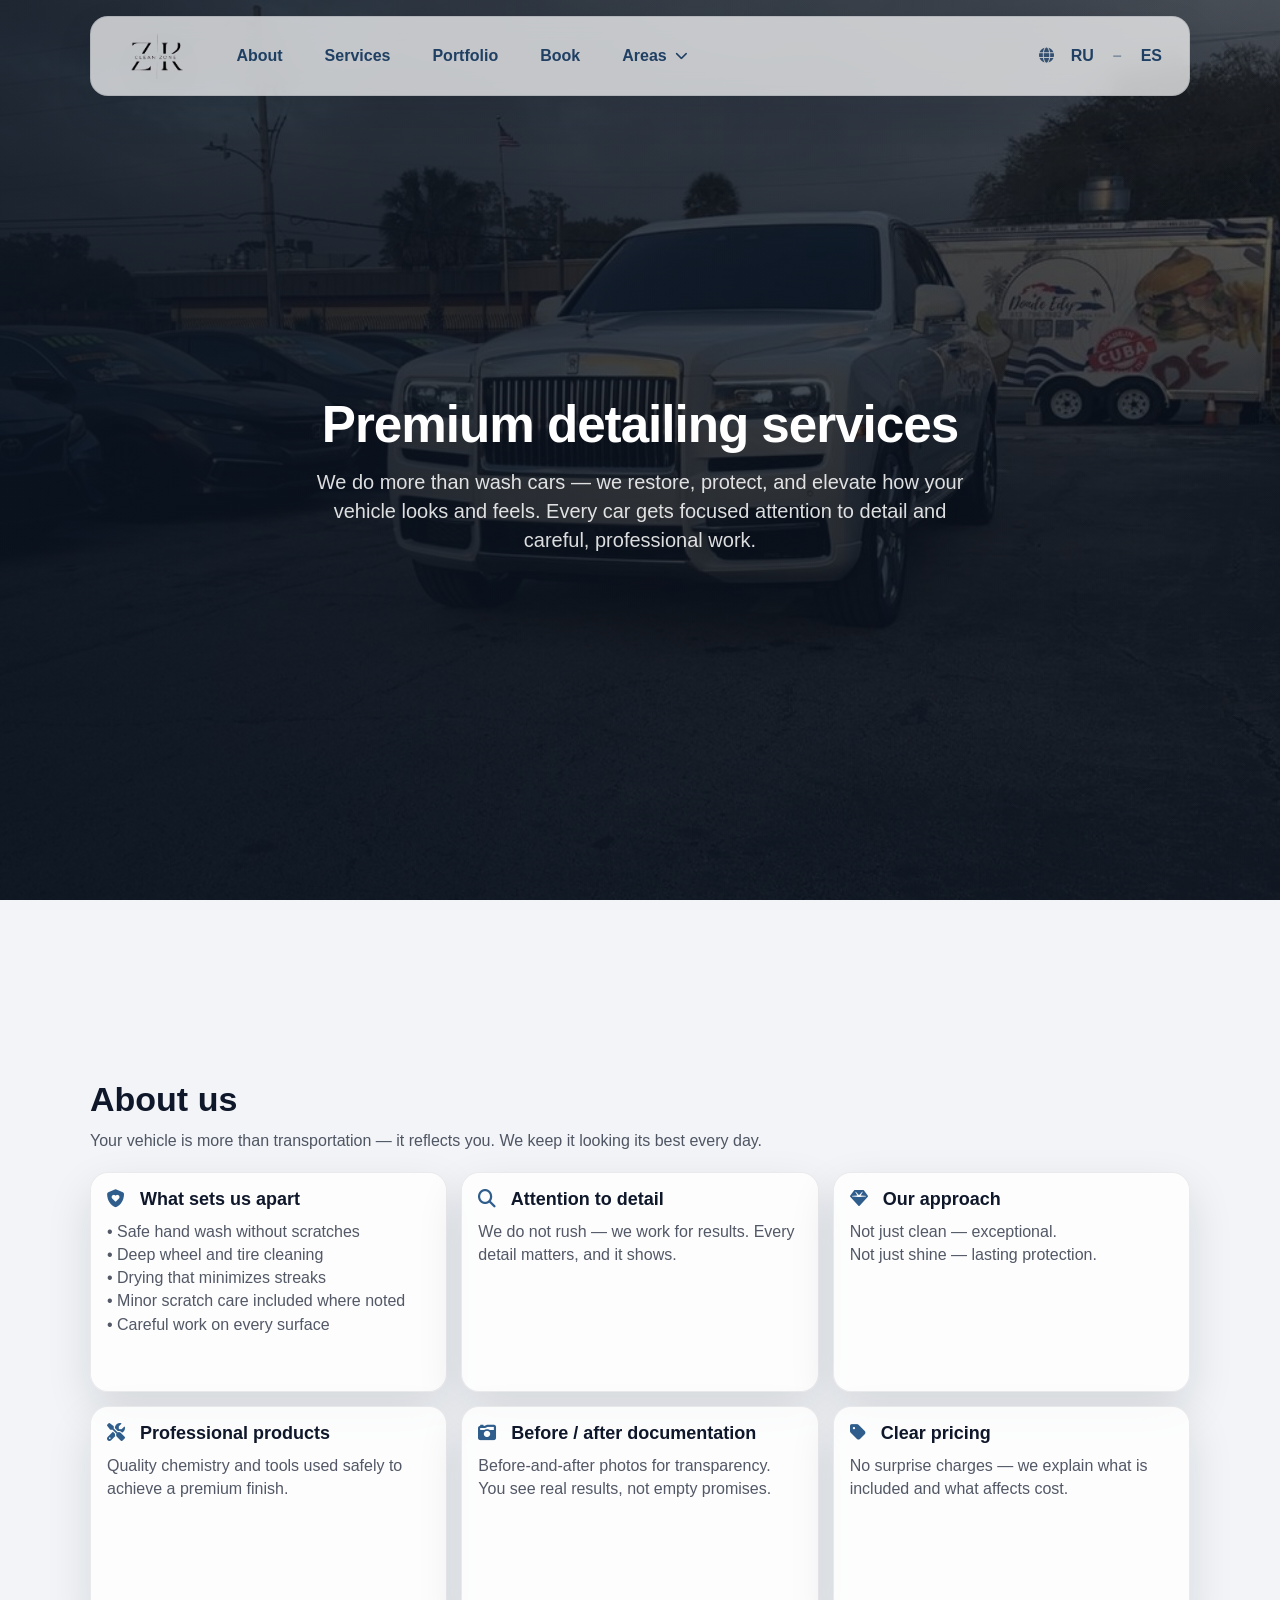
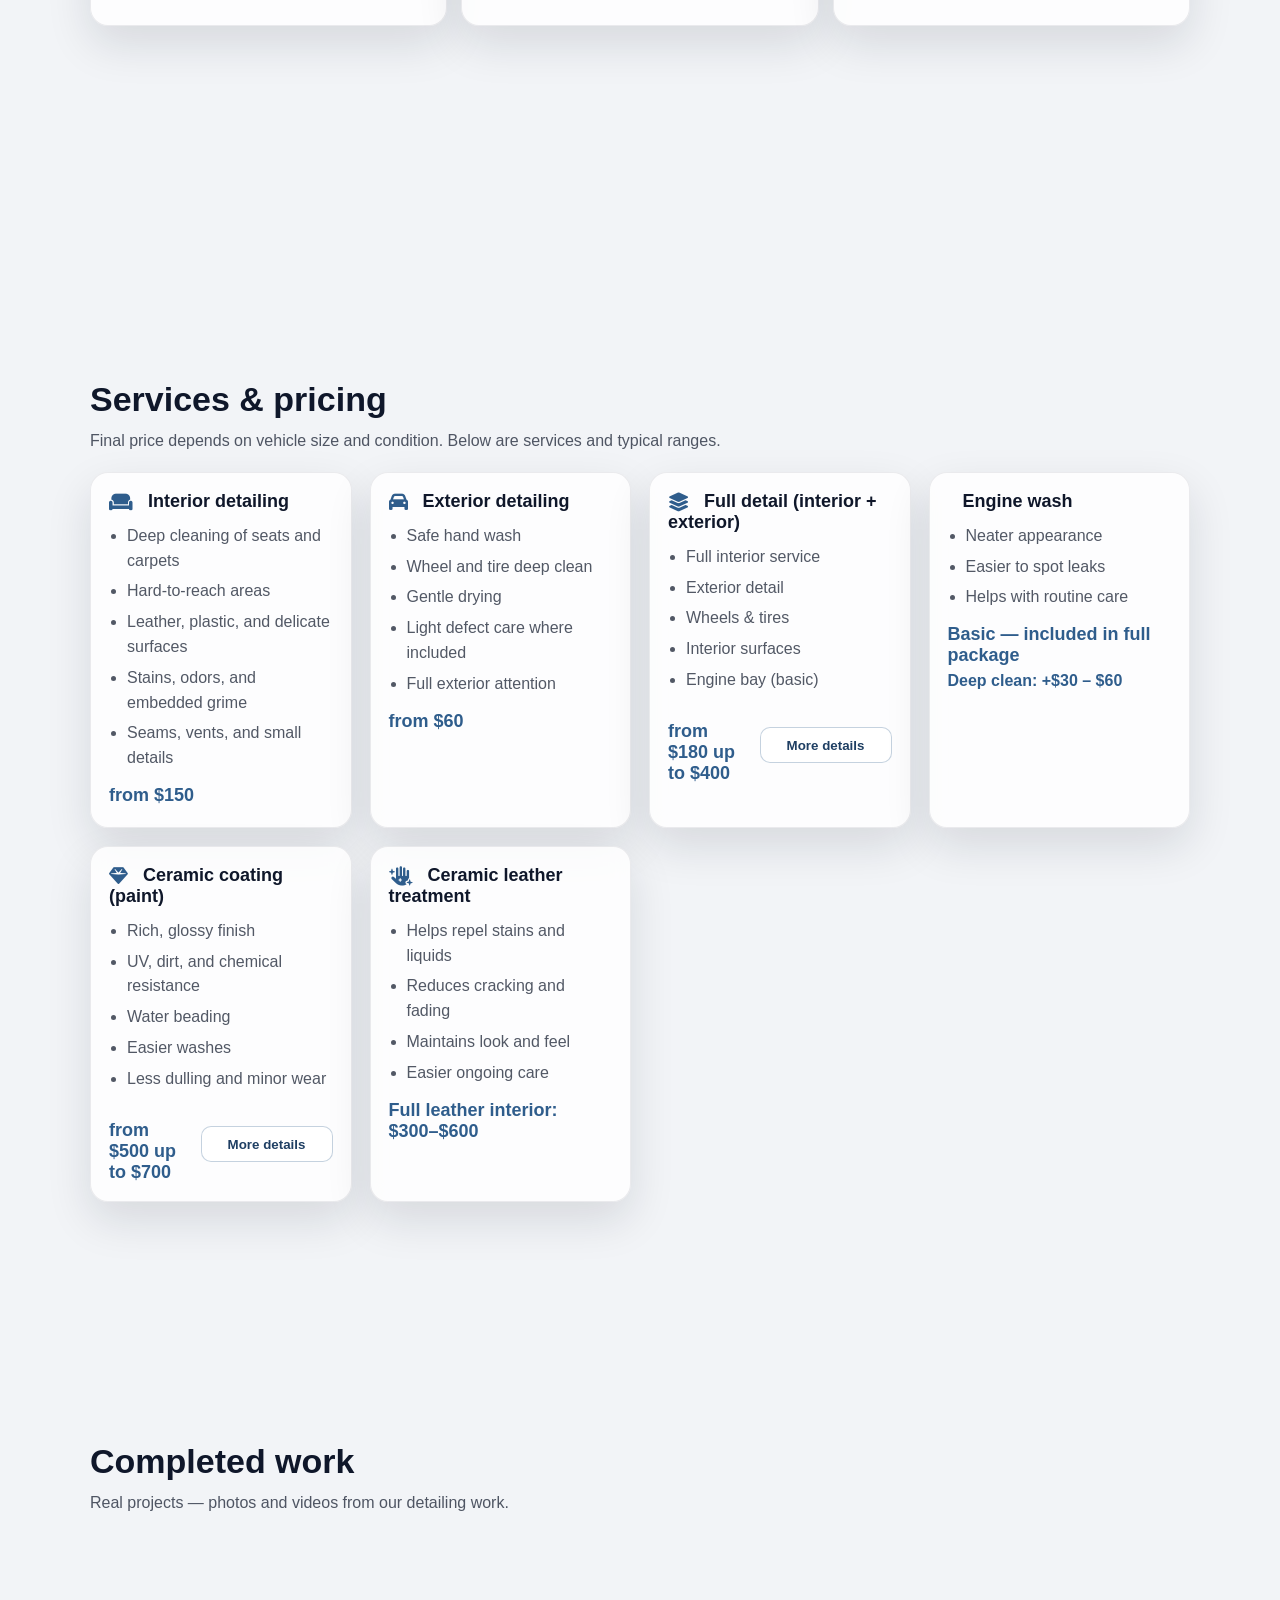
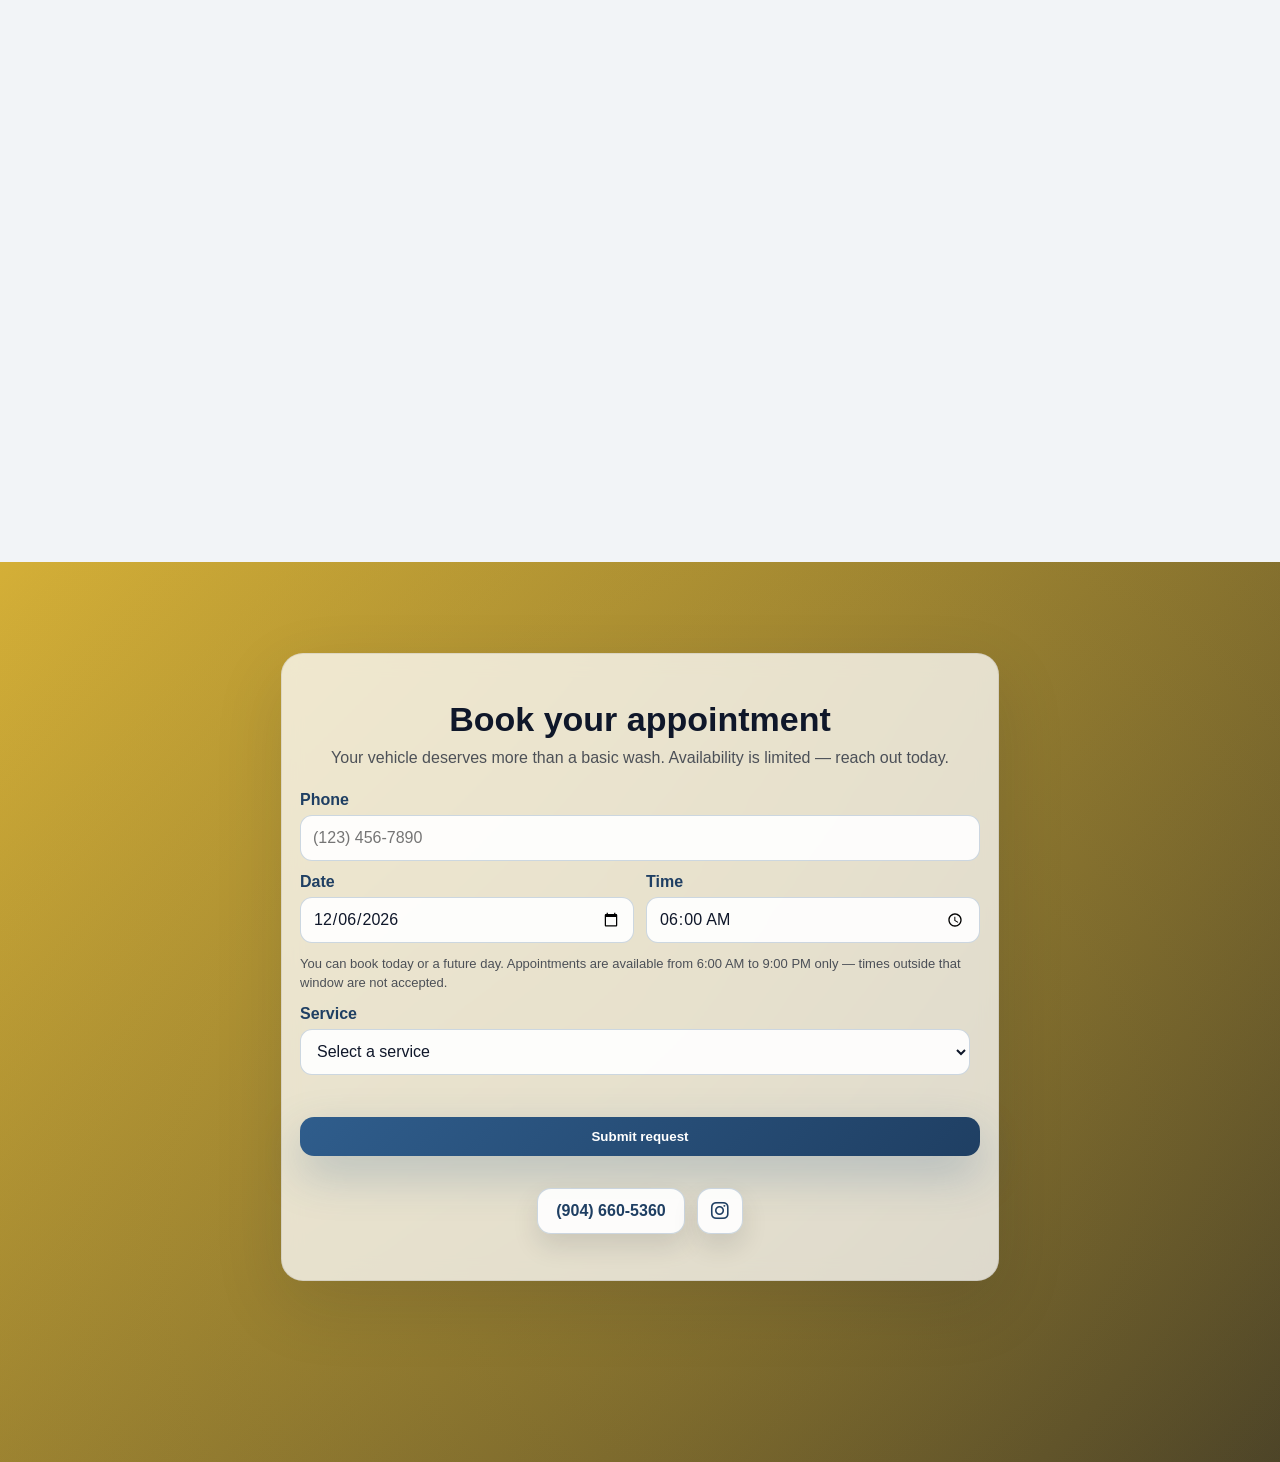
==== commit 9395e8c3: "v1.1" ====
--- a/index-en.html
+++ b/index-en.html
@@ -16,52 +16,59 @@
       <a class="brand" href="#" aria-label="Clean Zone">
         <img class="brand-logo" src="./img/logo.png" alt="Clean Zone">
       </a>
-      <a class="nav-link" href="#about">About</a>
-      <a class="nav-link" href="#prices">Services</a>
-      <a class="nav-link" href="#works">Portfolio</a>
-      <a class="nav-link" href="#contact">Book</a>
-      <div class="nav-item">
-        <button type="button" class="nav-btn" aria-haspopup="true" aria-expanded="false">
-          Areas
-          <i class="fa-solid fa-chevron-down"></i>
-        </button>
-        <div class="dropdown" role="region" aria-label="Service areas">
-          <p class="dropdown-title">Areas we serve</p>
-          <p class="dropdown-note">Jacksonville, FL and surrounding communities — mobile service</p>
-          <ul class="dropdown-list">
-            <li>Ponte Vedra Beach</li>
-            <li>Nocatee</li>
-            <li>Jacksonville Beach</li>
-            <li>Neptune Beach</li>
-            <li>Atlantic Beach</li>
-            <li>Mandarin</li>
-            <li>San Marco</li>
-            <li>Baymeadows</li>
-            <li>Southside</li>
-            <li>Arlington</li>
-            <li>Riverside</li>
-            <li>Avondale</li>
-            <li>Ortega</li>
-            <li>Murray Hill</li>
-            <li>Downtown Jacksonville</li>
-            <li>Springfield</li>
-            <li>Northside</li>
-            <li>Oceanway</li>
-            <li>Yulee</li>
-            <li>Fernandina Beach</li>
-            <li>Green Cove Springs</li>
-            <li>Orange Park</li>
-            <li>Fleming Island</li>
-            <li>Palm Valley</li>
-          </ul>
+      <div class="nav-menu" id="siteMenu">
+        <a class="nav-link" href="#about">About</a>
+        <a class="nav-link" href="#prices">Services</a>
+        <a class="nav-link" href="#works">Portfolio</a>
+        <a class="nav-link" href="#contact">Book</a>
+        <div class="nav-item">
+          <button type="button" class="nav-btn" aria-haspopup="true" aria-expanded="false">
+            Areas
+            <i class="fa-solid fa-chevron-down"></i>
+          </button>
+          <div class="dropdown" role="region" aria-label="Service areas">
+            <p class="dropdown-title">Areas we serve</p>
+            <p class="dropdown-note">Jacksonville, FL and surrounding communities — mobile service</p>
+            <ul class="dropdown-list">
+              <li>Ponte Vedra Beach</li>
+              <li>Nocatee</li>
+              <li>Jacksonville Beach</li>
+              <li>Neptune Beach</li>
+              <li>Atlantic Beach</li>
+              <li>Mandarin</li>
+              <li>San Marco</li>
+              <li>Baymeadows</li>
+              <li>Southside</li>
+              <li>Arlington</li>
+              <li>Riverside</li>
+              <li>Avondale</li>
+              <li>Ortega</li>
+              <li>Murray Hill</li>
+              <li>Downtown Jacksonville</li>
+              <li>Springfield</li>
+              <li>Northside</li>
+              <li>Oceanway</li>
+              <li>Yulee</li>
+              <li>Fernandina Beach</li>
+              <li>Green Cove Springs</li>
+              <li>Orange Park</li>
+              <li>Fleming Island</li>
+              <li>Palm Valley</li>
+            </ul>
+          </div>
         </div>
       </div>
       <div class="lang-switch-group nav-spacer" role="group" aria-label="Language">
         <i class="fa-solid fa-globe lang-globe" aria-hidden="true"></i>
-        <a class="nav-link lang-switch" href="./index.html" lang="ru">RU</a>
+        <a class="nav-link lang-switch" href="./index-ru.html" lang="ru">RU</a>
         <span class="lang-sep" aria-hidden="true">–</span>
         <a class="nav-link lang-switch" href="./index-es.html" lang="es">ES</a>
       </div>
+      <button type="button" class="menu-toggle" aria-label="Open menu" aria-controls="siteMenu" aria-expanded="false">
+        <span></span>
+        <span></span>
+        <span></span>
+      </button>
     </div>
   </header>
 
@@ -162,12 +169,18 @@
           <li>Interior surfaces</li>
           <li>Engine bay (basic)</li>
         </ul>
-        <div class="price-sub">Sedan: $180 – $220</div>
-        <div class="price-sub">SUV (5 seats): $200 – $250</div>
-        <div class="price-sub">Van (7 seats): $200 – $280</div>
-        <div class="price-sub">Pickup (2 doors): $210 – $250</div>
-        <div class="price-sub">Pickup (4 doors): $230 – $280</div>
-        <div class="price-sub">Large truck: $300 – $400</div>
+        <div class="price-head">
+          <div class="price price-main-neutral">from $180 up to $400</div>
+          <button type="button" class="price-more-btn" aria-expanded="false" aria-controls="price-full-detail">More details</button>
+        </div>
+        <div class="price-details" id="price-full-detail" hidden>
+          <div class="price-sub">Sedan: $180 – $220</div>
+          <div class="price-sub">SUV (5 seats): $200 – $250</div>
+          <div class="price-sub">Van (7 seats): $200 – $280</div>
+          <div class="price-sub">Pickup (2 doors): $210 – $250</div>
+          <div class="price-sub">Pickup (4 doors): $230 – $280</div>
+          <div class="price-sub">Large truck: $300 – $400</div>
+        </div>
       </div>
       <div class="card">
         <h3><i class="fa-solid fa-engine"></i> Engine wash</h3>
@@ -188,9 +201,15 @@
           <li>Easier washes</li>
           <li>Less dulling and minor wear</li>
         </ul>
-        <div class="price-sub">Sedan: $500 – $650</div>
-        <div class="price-sub">SUV: $600 – $650</div>
-        <div class="price-sub">Large pickup: $700 – $750</div>
+        <div class="price-head">
+          <div class="price price-main-neutral">from $500 up to $700</div>
+          <button type="button" class="price-more-btn" aria-expanded="false" aria-controls="price-ceramic-paint">More details</button>
+        </div>
+        <div class="price-details" id="price-ceramic-paint" hidden>
+          <div class="price-sub">Sedan: $500 – $650</div>
+          <div class="price-sub">SUV: $600 – $650</div>
+          <div class="price-sub">Large pickup: $650 – $700</div>
+        </div>
       </div>
       <div class="card">
         <h3><i class="fa-solid fa-hand-sparkles"></i> Ceramic leather treatment</h3>
@@ -220,7 +239,7 @@
       <form class="contact-form" action="#" method="post">
         <label class="form-field">
           <span>Phone</span>
-          <input type="tel" name="phone" placeholder="+1 (___) ___-____" autocomplete="tel" required>
+          <input type="tel" name="phone" placeholder="(123) 456-7890" autocomplete="tel-national" inputmode="numeric" maxlength="14" pattern="^\(\d{3}\) \d{3}-\d{4}$" required>
         </label>
         <div class="form-row">
           <label class="form-field">
@@ -257,11 +276,11 @@
       </form>
       <div class="contact-links">
         <a class="contact-link" href="tel:+19046605360">(904) 660-5360</a>
-        <a class="contact-link" href="https://maps.app.goo.gl/UYf6R72QFhXnnw2x5" target="_blank" rel="noopener noreferrer" aria-label="Google Maps reviews">
+        <!-- <a class="contact-link" href="https://maps.app.goo.gl/UYf6R72QFhXnnw2x5" target="_blank" rel="noopener noreferrer" aria-label="Google Maps reviews">
           <i class="fa-brands fa-google"></i>
           Google reviews
-        </a>
-        <a class="contact-link social-link" href="https://instagram.com" target="_blank" rel="noopener noreferrer" aria-label="Instagram">
+        </a> -->
+        <a class="contact-link social-link" href="https://www.instagram.com/_clean_zone_01?igsh=d2FtZWR1azd1cXVj&utm_source=qr" target="_blank" rel="noopener noreferrer" aria-label="Instagram">
           <i class="fa-brands fa-instagram"></i>
         </a>
       </div>
--- a/style.css
+++ b/style.css
@@ -1,4 +1,4 @@
-:root {
+﻿:root {
   --header-offset: 90px;
 
   color-scheme: light dark;
@@ -36,6 +36,12 @@
 body {
   height: 100%;
 }
+
+body.no-scroll {
+  overflow: hidden;
+}
+
+
 
 html {
   scroll-behavior: smooth;
@@ -76,12 +82,12 @@
 }
 
 .header {
+  transition: height 0.4s ease, border-radius 0.4s ease;
   position: fixed;
   top: 16px;
   left: 50%;
   transform: translateX(-50%);
   z-index: 50;
-
   width: min(1100px, calc(100% - 24px));
 
   background: var(--surface-glass);
@@ -92,6 +98,10 @@
   border-radius: 18px;
 
   box-shadow: 0 16px 36px var(--shadow-1);
+}
+
+.header .nav {
+  flex-wrap: nowrap;
 }
 
 .nav {
@@ -100,6 +110,14 @@
   align-items: center;
   justify-content: flex-start;
   flex-wrap: wrap;
+}
+
+.nav-menu {
+  display: inline-flex;
+  align-items: center;
+  gap: 12px;
+  flex-wrap: wrap;
+  transition: opacity 0.28s ease, transform 0.35s cubic-bezier(0.22, 1, 0.36, 1), visibility 0s linear 0.35s;
 }
 
 .nav-link {
@@ -134,6 +152,44 @@
 
 .lang-switch-group .lang-switch {
   padding: 10px 12px;
+}
+
+.menu-toggle {
+  display: none;
+  width: 46px;
+  height: 46px;
+  border-radius: 14px;
+  border: 1px solid rgba(47, 93, 140, 0.28);
+  background: var(--surface-strong);
+  color: var(--blue-accent-2);
+  cursor: pointer;
+  padding: 0;
+  margin-left: 8px;
+  align-items: center;
+  justify-content: center;
+  flex-direction: column;
+  gap: 6px;
+}
+
+.menu-toggle span {
+  width: 22px;
+  height: 2px;
+  border-radius: 999px;
+  background: currentColor;
+  transform-origin: center;
+  transition: transform 0.5s ease, opacity 0.5s ease;
+}
+
+.header.mobile-nav-open .menu-toggle span:nth-child(1) {
+  transform: translateY(8px) rotate(45deg);
+}
+
+.header.mobile-nav-open .menu-toggle span:nth-child(2) {
+  opacity: 0;
+}
+
+.header.mobile-nav-open .menu-toggle span:nth-child(3) {
+  transform: translateY(-8px) rotate(-45deg);
 }
 
 .lang-sep {
@@ -222,7 +278,6 @@
   position: absolute;
   top: calc(100% + 10px);
   left: 0;
-
   width: min(380px, calc(100vw - 48px));
   max-height: min(72vh, 420px);
   padding: 14px 14px 12px;
@@ -232,7 +287,6 @@
   background: rgba(255, 255, 255, 0.98);
   border: 1px solid rgba(15, 23, 42, 0.08);
   border-radius: 16px;
-
   box-shadow: 0 18px 45px var(--shadow-2);
 
   opacity: 0;
@@ -240,8 +294,6 @@
   pointer-events: none;
 
   transition: opacity 0.18s ease, transform 0.18s ease;
-
-  line-height: 1.4;
 }
 
 .dropdown-title {
@@ -321,6 +373,11 @@
 
 .nav-btn i {
   font-size: 0.8em;
+  transition: transform 0.25s ease;
+}
+
+.nav-item.open .nav-btn i {
+  transform: rotate(180deg);
 }
 
 .hero {
@@ -596,6 +653,7 @@
   display: grid;
   grid-template-columns: repeat(auto-fit, minmax(240px, 1fr));
   gap: 18px;
+  align-items: start;
 }
 
 .card {
@@ -609,6 +667,7 @@
   backdrop-filter: blur(10px);
 
   transition: transform 0.2s ease, box-shadow 0.2s ease, border-color 0.2s ease;
+  align-self: start;
 }
 
 .card:hover {
@@ -654,6 +713,48 @@
 
 .price-sub+.price-sub {
   margin-top: 4px;
+}
+
+.price-head {
+  margin-top: 14px;
+  display: flex;
+  align-items: center;
+  justify-content: space-between;
+  gap: 10px;
+}
+
+.price-main-neutral {
+  color: var(--text);
+}
+
+.price-more-btn {
+  min-height: 36px;
+  min-width: 132px;
+  padding: 8px 12px;
+  border-radius: 10px;
+  border: 1px solid rgba(47, 93, 140, 0.28);
+  background: var(--surface-strong);
+  color: var(--blue-accent-2);
+  font-weight: 800;
+  text-align: center;
+  cursor: pointer;
+}
+
+.price-details[hidden] {
+  display: none;
+}
+
+.price-details {
+  margin-top: 10px;
+  padding: 10px 12px;
+  border-radius: 12px;
+  border: 1px solid rgba(47, 93, 140, 0.16);
+  background: rgba(47, 93, 140, 0.06);
+}
+
+.price-details .price-sub {
+  color: var(--muted);
+  font-weight: 700;
 }
 
 .price {
@@ -842,6 +943,24 @@
   }
 }
 
+.dropdown-overlay {
+  position: fixed;
+  inset: 0;
+  background: rgba(7, 9, 13, 0.65);
+  backdrop-filter: blur(3px);
+
+  opacity: 0;
+  pointer-events: none;
+
+  transition: opacity 0.3s ease;
+  z-index: 2147483644;
+}
+
+.dropdown-overlay.active {
+  opacity: 1;
+  pointer-events: auto;
+}
+
 .cta button {
   margin-top: 20px;
   padding: 12px 32px;
@@ -866,12 +985,19 @@
 
 .works-grid {
   margin-top: 20px;
-  display: grid;
-  grid-template-columns: repeat(auto-fit, minmax(320px, 1fr));
+  display: flex;
+  flex-wrap: nowrap;
   gap: 18px;
+  overflow-x: auto;
+  overflow-y: hidden;
+  padding: 2px 2px 12px;
+  scroll-snap-type: x proximity;
+  -webkit-overflow-scrolling: touch;
 }
 
 .work-card {
+  flex: 0 0 min(360px, calc(100vw - 64px));
+  scroll-snap-align: start;
   background: var(--surface);
   border: 1px solid rgba(15, 23, 42, 0.08);
   border-radius: 18px;
@@ -1114,9 +1240,27 @@
 }
 
 @media (max-width: 720px) {
+  .price-head {
+    flex-direction: column;
+    align-items: stretch;
+  }
+
+  .price-more-btn {
+    width: 100%;
+    min-height: 44px;
+    font-size: 15px;
+  }
+
+  .works-grid {
+    scroll-snap-type: x mandatory;
+  }
+
+  .work-card {
+    flex-basis: min(320px, calc(100vw - 44px));
+  }
+
   .header {
     top: 12px;
-    padding: 10px 12px;
   }
 
   .dropdown {
@@ -1177,6 +1321,140 @@
 
   .work-modal-nav.next {
     right: calc(50% - 58px);
+  }
+}
+
+@media (max-width: 799px) {
+  .nav-menu {
+    position: absolute;
+    left: 50%;
+    top: 50%;
+    transform: translate(-50%, -46%);
+    display: flex;
+    flex-direction: column;
+    gap: 10px;
+    width: min(360px, calc(100% - 40px));
+    align-items: center;
+    justify-content: center;
+    opacity: 0;
+    visibility: hidden;
+    pointer-events: none;
+    transition: opacity 0.28s ease, transform 0.35s cubic-bezier(0.22, 1, 0.36, 1), visibility 0s linear 0.35s;
+  }
+
+  .header {
+    left: 12px;
+    right: 12px;
+    transform: none;
+    width: auto;
+    z-index: 2147483646;
+  }
+
+  .header.mobile-nav-open {
+    top: 12px;
+    left: 12px;
+    right: 12px;
+    transform: none;
+    width: auto;
+    height: calc(100dvh - 24px);
+    border-radius: 18px;
+    display: flex;
+    flex-direction: column;
+    justify-content: flex-start;
+    background: var(--surface-strong);
+  }
+
+  .menu-toggle {
+    display: inline-flex;
+    z-index: 2147483647;
+  }
+
+  .nav {
+    flex-wrap: nowrap;
+  }
+
+  .header.mobile-nav-open .nav {
+    position: relative;
+    min-height: 100%;
+    align-items: flex-start;
+  }
+
+  .header::after {
+    display: none;
+  }
+
+  .header.mobile-nav-open .nav-menu {
+    transform: translate(-50%, -50%);
+    opacity: 1;
+    visibility: visible;
+    pointer-events: auto;
+    transition-delay: 0s;
+  }
+
+  .header.mobile-nav-open .nav-menu .nav-link,
+  .header.mobile-nav-open .nav-menu .nav-btn {
+    width: 100%;
+    max-width: 360px;
+    margin: 0 auto;
+    justify-content: center;
+    min-height: 50px;
+    font-size: 17px;
+  }
+
+  .header.mobile-nav-open .nav-menu .nav-item {
+    width: 100%;
+    max-width: 360px;
+    margin: 0 auto;
+  }
+
+  .nav-menu .nav-item {
+    order: 1;
+  }
+
+  .nav-menu .nav-link[href="#about"] {
+    order: 2;
+  }
+
+  .nav-menu .nav-link[href="#prices"] {
+    order: 3;
+  }
+
+  .nav-menu .nav-link[href="#works"] {
+    order: 4;
+  }
+
+  .nav-menu .nav-link[href="#contact"] {
+    order: 5;
+  }
+
+  .nav-menu .dropdown {
+    position: static;
+    width: 100%;
+    max-height: 0;
+    margin-top: 0;
+    padding: 0 14px;
+    border-radius: 14px;
+    overflow: hidden;
+    opacity: 1;
+    transform: none;
+    pointer-events: none;
+    transition: max-height 0.3s ease, padding 0.3s ease;
+  }
+
+  .nav-menu .nav-item.open .dropdown {
+    max-height: 200px;
+    padding: 12px 14px;
+    pointer-events: auto;
+  }
+
+  .lang-switch-group {
+    margin-left: auto;
+    margin-right: 0;
+    z-index: 2147483642;
+  }
+
+  .brand {
+    z-index: 2147483642;
   }
 }
 
@@ -1195,4 +1473,11 @@
   .contact-form button[type="submit"] {
     color: #000000;
   }
-}+}
+
+video {
+  width: 500px;
+  height: 400px;
+}
+
+
